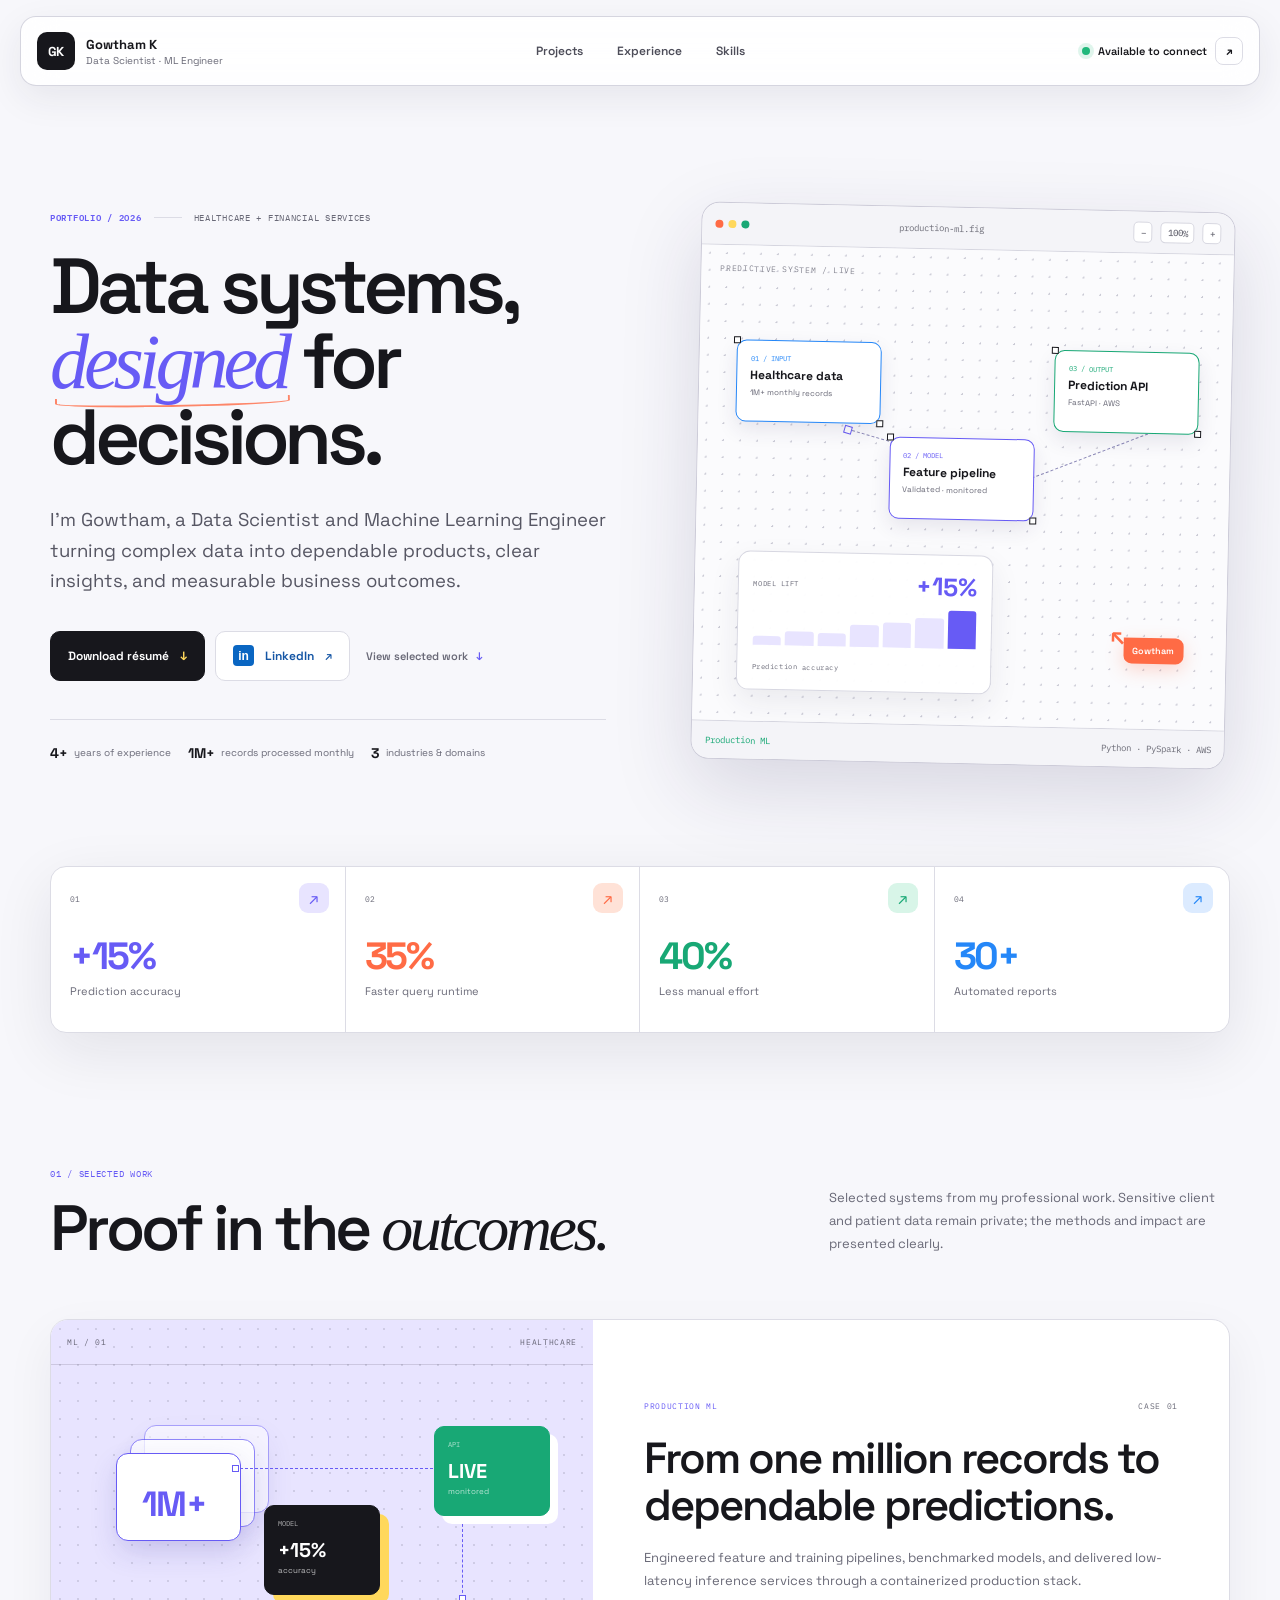
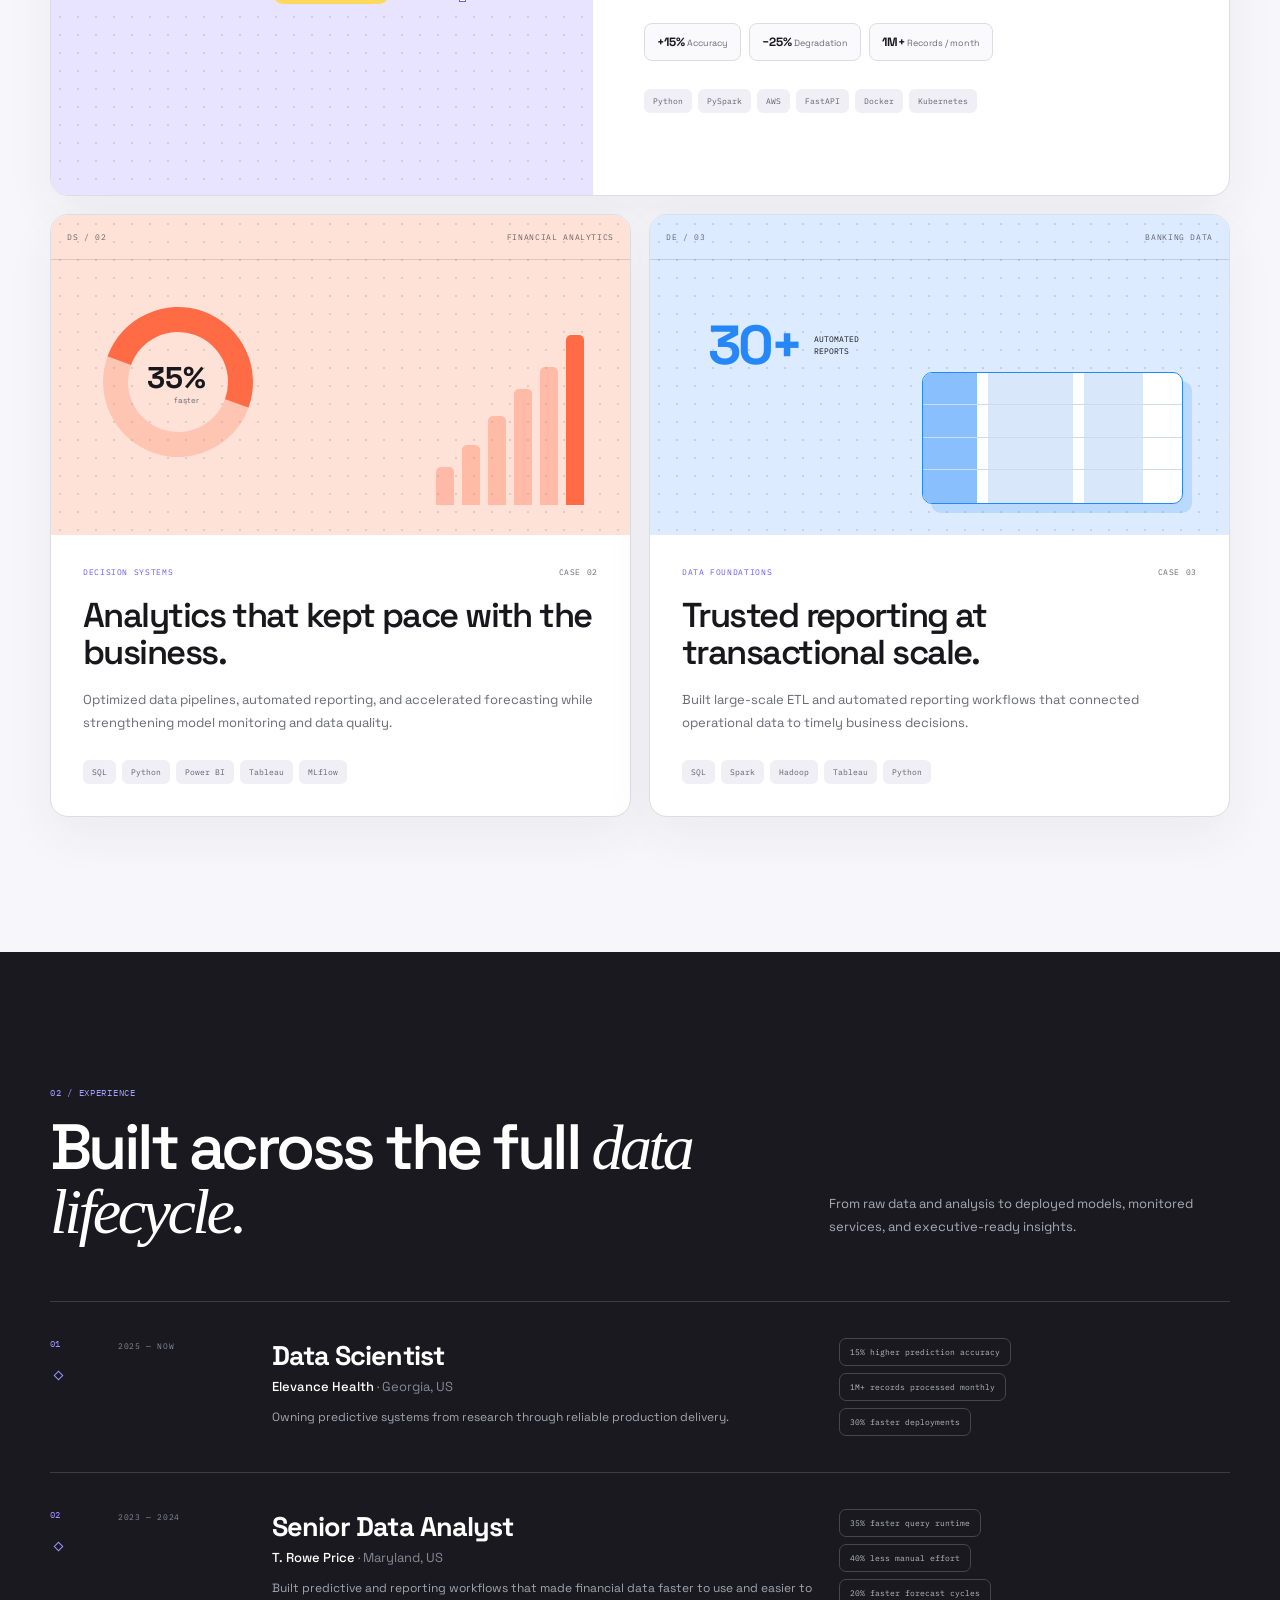
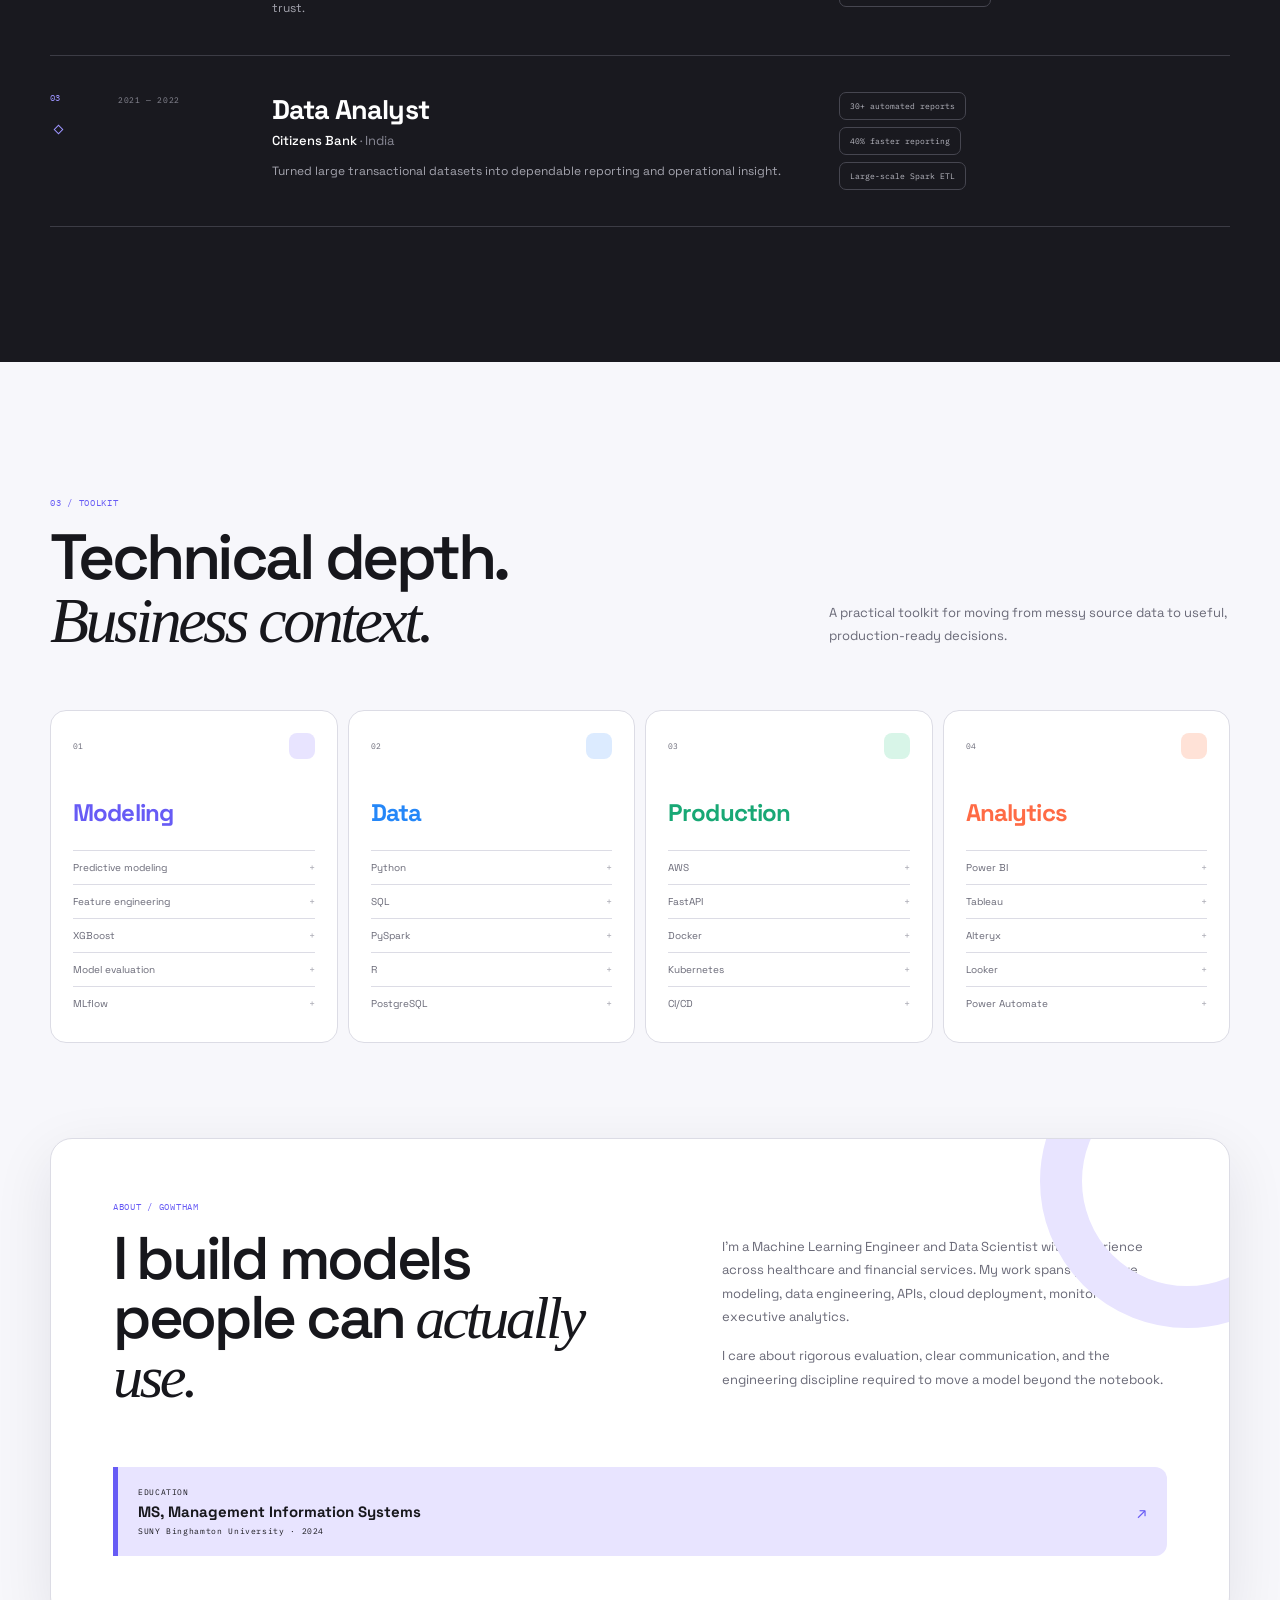
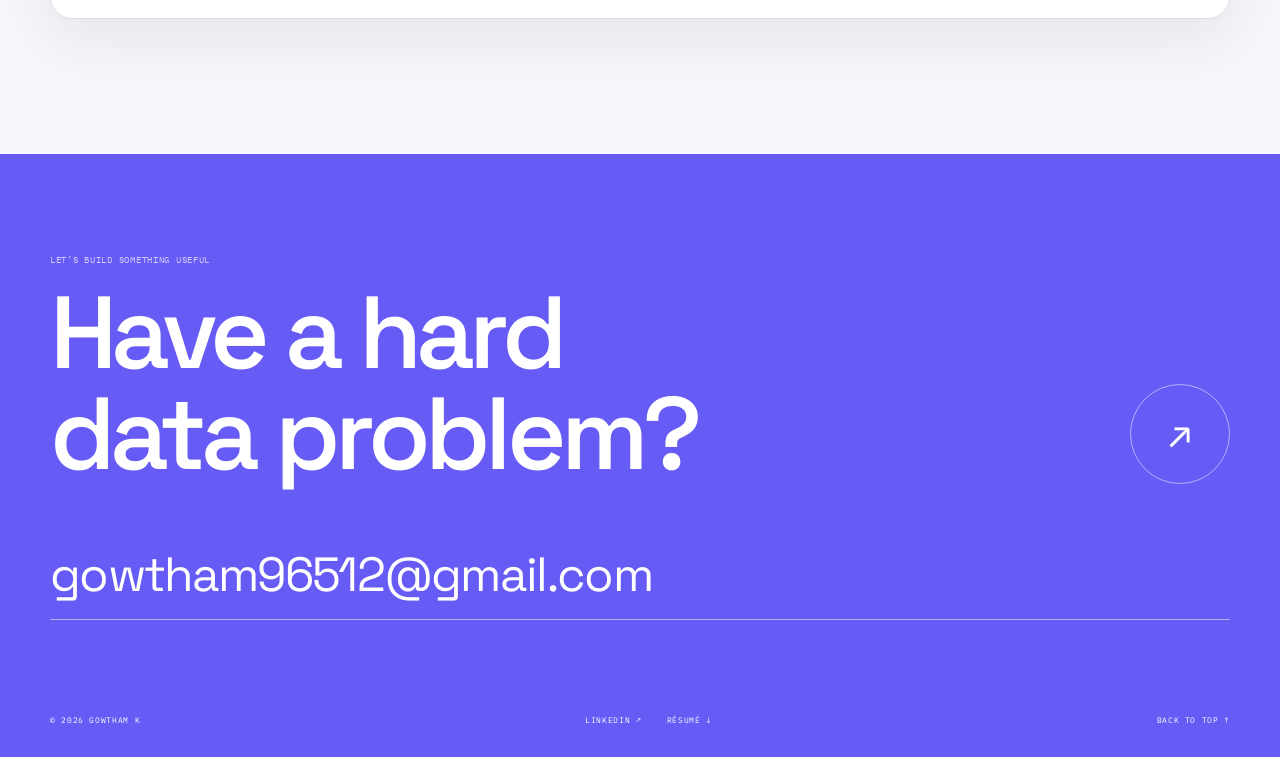
==== index.html @ 62c0f165 "Redesign portfolio with Figma-inspired interface" ====
<!doctype html>
<html lang="en">
<head>
  <meta charset="utf-8">
  <meta name="viewport" content="width=device-width, initial-scale=1">
  <meta name="description" content="Portfolio of Gowtham K, a Data Scientist and Machine Learning Engineer building production-ready predictive systems.">
  <meta name="theme-color" content="#675bf5">
  <meta property="og:title" content="Gowtham K | Data Scientist & Machine Learning Engineer">
  <meta property="og:description" content="Production ML, predictive systems, and analytics across healthcare and financial services.">
  <meta property="og:type" content="website">
  <meta property="og:url" content="https://gowthamkondabolu.github.io/">
  <title>Gowtham K | Data Scientist & Machine Learning Engineer</title>
  <link rel="icon" href="favicon.svg" type="image/svg+xml">
  <link rel="stylesheet" href="styles.css">
</head>
<body>
<main id="top">
  <header class="topbar">
    <a class="identity" href="#top" aria-label="Gowtham K home"><span class="identity-mark">GK</span><span><b>Gowtham K</b><small>Data Scientist · ML Engineer</small></span></a>
    <nav aria-label="Primary navigation"><a href="#work">Projects</a><a href="#experience">Experience</a><a href="#skills">Skills</a></nav>
    <a class="contact-link" href="mailto:gowtham96512@gmail.com"><span class="status-dot"></span>Available to connect <b>↗</b></a>
  </header>

  <section class="hero wrap">
    <div class="hero-copy">
      <p class="overline"><span>PORTFOLIO / 2026</span><i></i>Healthcare + Financial Services</p>
      <h1>Data systems,<br><em>designed</em> for decisions.</h1>
      <p class="hero-lede">I’m Gowtham, a Data Scientist and Machine Learning Engineer turning complex data into dependable products, clear insights, and measurable business outcomes.</p>
      <div class="hero-actions">
        <a class="button primary" href="Gowtham_K_Resume.pdf" download>Download résumé <span>↓</span></a>
        <a class="button linkedin" href="https://www.linkedin.com/in/gowtham512/" target="_blank" rel="noreferrer"><span class="in-badge">in</span> LinkedIn <b>↗</b></a>
        <a class="text-link" href="#work">View selected work <span>↓</span></a>
      </div>
      <div class="quick-proof" aria-label="Career highlights"><span><b>4+</b> years of experience</span><span><b>1M+</b> records processed monthly</span><span><b>3</b> industries &amp; domains</span></div>
    </div>

    <div class="canvas-card" aria-label="Machine learning system overview">
      <div class="canvas-toolbar"><div class="window-dots"><i></i><i></i><i></i></div><span>production-ml.fig</span><div class="toolbar-tools"><b>−</b><b>100%</b><b>+</b></div></div>
      <div class="canvas-body">
        <div class="canvas-label">PREDICTIVE SYSTEM / LIVE</div>
        <div class="flow-node data-node"><small>01 / INPUT</small><strong>Healthcare data</strong><span>1M+ monthly records</span><i class="handle one"></i><i class="handle two"></i></div>
        <div class="flow-line line-one"><i></i></div>
        <div class="flow-node model-node"><small>02 / MODEL</small><strong>Feature pipeline</strong><span>Validated · monitored</span><i class="handle one"></i><i class="handle two"></i></div>
        <div class="flow-line line-two"><i></i></div>
        <div class="flow-node api-node"><small>03 / OUTPUT</small><strong>Prediction API</strong><span>FastAPI · AWS</span><i class="handle one"></i><i class="handle two"></i></div>
        <div class="performance-card"><div><span>MODEL LIFT</span><b>+15%</b></div><div class="spark" aria-hidden="true"><i></i><i></i><i></i><i></i><i></i><i></i><i></i></div><small>Prediction accuracy</small></div>
        <div class="cursor-tag"><span>↖</span> Gowtham</div>
      </div>
      <div class="canvas-footer"><span><i></i> Production ML</span><span>Python · PySpark · AWS</span></div>
    </div>
  </section>

  <section class="impact-strip wrap" aria-label="Impact metrics">
    <article class="impact-card violet"><span>01</span><b>+15%</b><p>Prediction accuracy</p><i>↗</i></article>
    <article class="impact-card orange"><span>02</span><b>35%</b><p>Faster query runtime</p><i>↗</i></article>
    <article class="impact-card green"><span>03</span><b>40%</b><p>Less manual effort</p><i>↗</i></article>
    <article class="impact-card blue"><span>04</span><b>30+</b><p>Automated reports</p><i>↗</i></article>
  </section>

  <section class="section wrap" id="work">
    <div class="section-heading"><div><p class="kicker">01 / SELECTED WORK</p><h2>Proof in the <em>outcomes.</em></h2></div><p>Selected systems from my professional work. Sensitive client and patient data remain private; the methods and impact are presented clearly.</p></div>
    <div class="project-grid">
      <article class="project-card project-featured">
        <div class="project-visual healthcare-visual" aria-hidden="true">
          <div class="visual-bar"><span>ML / 01</span><span>HEALTHCARE</span></div>
          <div class="data-stack"><i></i><i></i><i></i><span>1M+</span></div>
          <div class="model-chip"><small>MODEL</small><b>+15%</b><span>accuracy</span></div>
          <div class="connector"><i></i><i></i><i></i></div>
          <div class="api-chip"><small>API</small><b>LIVE</b><span>monitored</span></div>
        </div>
        <div class="project-copy">
          <div class="project-meta"><span>PRODUCTION ML</span><span>CASE 01</span></div>
          <h3>From one million records to dependable predictions.</h3>
          <p>Engineered feature and training pipelines, benchmarked models, and delivered low-latency inference services through a containerized production stack.</p>
          <div class="result-row"><span><b>+15%</b> Accuracy</span><span><b>−25%</b> Degradation</span><span><b>1M+</b> Records / month</span></div>
          <div class="tech-row"><span>Python</span><span>PySpark</span><span>AWS</span><span>FastAPI</span><span>Docker</span><span>Kubernetes</span></div>
        </div>
      </article>

      <article class="project-card">
        <div class="project-visual finance-visual" aria-hidden="true"><div class="visual-bar"><span>DS / 02</span><span>FINANCIAL ANALYTICS</span></div><div class="donut"><b>35%</b><span>faster</span></div><div class="bar-field"><i></i><i></i><i></i><i></i><i></i><i></i></div></div>
        <div class="project-copy compact-copy"><div class="project-meta"><span>DECISION SYSTEMS</span><span>CASE 02</span></div><h3>Analytics that kept pace with the business.</h3><p>Optimized data pipelines, automated reporting, and accelerated forecasting while strengthening model monitoring and data quality.</p><div class="tech-row"><span>SQL</span><span>Python</span><span>Power BI</span><span>Tableau</span><span>MLflow</span></div></div>
      </article>

      <article class="project-card">
        <div class="project-visual banking-visual" aria-hidden="true"><div class="visual-bar"><span>DE / 03</span><span>BANKING DATA</span></div><div class="report-count"><b>30+</b><span>AUTOMATED<br>REPORTS</span></div><div class="report-table"><i></i><i></i><i></i><i></i></div></div>
        <div class="project-copy compact-copy"><div class="project-meta"><span>DATA FOUNDATIONS</span><span>CASE 03</span></div><h3>Trusted reporting at transactional scale.</h3><p>Built large-scale ETL and automated reporting workflows that connected operational data to timely business decisions.</p><div class="tech-row"><span>SQL</span><span>Spark</span><span>Hadoop</span><span>Tableau</span><span>Python</span></div></div>
      </article>
    </div>
  </section>

  <section class="experience-section" id="experience">
    <div class="wrap">
      <div class="section-heading light"><div><p class="kicker">02 / EXPERIENCE</p><h2>Built across the full <em>data lifecycle.</em></h2></div><p>From raw data and analysis to deployed models, monitored services, and executive-ready insights.</p></div>
      <div class="timeline">
        <article class="role"><div class="role-pin"><span>01</span><i></i></div><div class="role-date">2025 — NOW</div><div class="role-copy"><h3>Data Scientist</h3><h4>Elevance Health <span>· Georgia, US</span></h4><p>Owning predictive systems from research through reliable production delivery.</p></div><div class="role-results"><span>15% higher prediction accuracy</span><span>1M+ records processed monthly</span><span>30% faster deployments</span></div></article>
        <article class="role"><div class="role-pin"><span>02</span><i></i></div><div class="role-date">2023 — 2024</div><div class="role-copy"><h3>Senior Data Analyst</h3><h4>T. Rowe Price <span>· Maryland, US</span></h4><p>Built predictive and reporting workflows that made financial data faster to use and easier to trust.</p></div><div class="role-results"><span>35% faster query runtime</span><span>40% less manual effort</span><span>20% faster forecast cycles</span></div></article>
        <article class="role"><div class="role-pin"><span>03</span><i></i></div><div class="role-date">2021 — 2022</div><div class="role-copy"><h3>Data Analyst</h3><h4>Citizens Bank <span>· India</span></h4><p>Turned large transactional datasets into dependable reporting and operational insight.</p></div><div class="role-results"><span>30+ automated reports</span><span>40% faster reporting</span><span>Large-scale Spark ETL</span></div></article>
      </div>
    </div>
  </section>

  <section class="section wrap" id="skills">
    <div class="section-heading"><div><p class="kicker">03 / TOOLKIT</p><h2>Technical depth.<br><em>Business context.</em></h2></div><p>A practical toolkit for moving from messy source data to useful, production-ready decisions.</p></div>
    <div class="skill-grid">
      <article class="skill-card violet"><div><span>01</span><i></i></div><h3>Modeling</h3><ul><li>Predictive modeling<span>+</span></li><li>Feature engineering<span>+</span></li><li>XGBoost<span>+</span></li><li>Model evaluation<span>+</span></li><li>MLflow<span>+</span></li></ul></article>
      <article class="skill-card blue"><div><span>02</span><i></i></div><h3>Data</h3><ul><li>Python<span>+</span></li><li>SQL<span>+</span></li><li>PySpark<span>+</span></li><li>R<span>+</span></li><li>PostgreSQL<span>+</span></li></ul></article>
      <article class="skill-card green"><div><span>03</span><i></i></div><h3>Production</h3><ul><li>AWS<span>+</span></li><li>FastAPI<span>+</span></li><li>Docker<span>+</span></li><li>Kubernetes<span>+</span></li><li>CI/CD<span>+</span></li></ul></article>
      <article class="skill-card orange"><div><span>04</span><i></i></div><h3>Analytics</h3><ul><li>Power BI<span>+</span></li><li>Tableau<span>+</span></li><li>Alteryx<span>+</span></li><li>Looker<span>+</span></li><li>Power Automate<span>+</span></li></ul></article>
    </div>

    <div class="about-card">
      <div class="about-title"><p class="kicker">ABOUT / GOWTHAM</p><h2>I build models people can <em>actually use.</em></h2></div>
      <div class="about-copy"><p>I’m a Machine Learning Engineer and Data Scientist with experience across healthcare and financial services. My work spans predictive modeling, data engineering, APIs, cloud deployment, monitoring, and executive analytics.</p><p>I care about rigorous evaluation, clear communication, and the engineering discipline required to move a model beyond the notebook.</p></div>
      <div class="education-card"><span>EDUCATION</span><b>MS, Management Information Systems</b><small>SUNY Binghamton University · 2024</small><i>↗</i></div>
    </div>
  </section>

  <footer>
    <div class="wrap footer-inner">
      <p class="kicker">LET’S BUILD SOMETHING USEFUL</p>
      <div class="footer-title"><h2>Have a hard<br>data problem?</h2><a class="footer-arrow" href="mailto:gowtham96512@gmail.com" aria-label="Email Gowtham">↗</a></div>
      <a class="email" href="mailto:gowtham96512@gmail.com">gowtham96512@gmail.com</a>
      <div class="footer-row"><span>© 2026 GOWTHAM K</span><div><a href="https://www.linkedin.com/in/gowtham512/" target="_blank" rel="noreferrer">LINKEDIN ↗</a><a href="Gowtham_K_Resume.pdf" download>RÉSUMÉ ↓</a></div><a href="#top">BACK TO TOP ↑</a></div>
    </div>
  </footer>
</main>
</body>
</html>
---- styles.css ----
@import url('https://fonts.googleapis.com/css2?family=IBM+Plex+Mono:wght@400;500&family=Space+Grotesk:wght@400;500;600;700&display=swap');

:root {
  --ink: #17171c;
  --muted: #696977;
  --paper: #f7f7fb;
  --surface: #ffffff;
  --line: #dcdce5;
  --violet: #675bf5;
  --violet-soft: #e8e4ff;
  --orange: #ff6b45;
  --orange-soft: #ffe2d7;
  --green: #18a875;
  --green-soft: #d8f5e8;
  --blue: #2587f8;
  --blue-soft: #dcebff;
  --yellow: #ffd85c;
  --shadow: 0 18px 60px rgba(26, 24, 48, .09);
  --font-sans: 'Space Grotesk', sans-serif;
  --font-mono: 'IBM Plex Mono', monospace;
}

* { box-sizing: border-box; }
html { scroll-behavior: smooth; }
body { margin: 0; background: var(--paper); color: var(--ink); font-family: var(--font-sans), sans-serif; -webkit-font-smoothing: antialiased; }
a { color: inherit; text-decoration: none; }
button, a { -webkit-tap-highlight-color: transparent; }
a:focus-visible { outline: 3px solid var(--yellow); outline-offset: 4px; }
.wrap { width: min(1180px, calc(100% - 48px)); margin-inline: auto; }

.topbar {
  width: min(1240px, calc(100% - 32px));
  height: 70px;
  margin: 16px auto 0;
  padding: 0 16px;
  display: flex;
  align-items: center;
  justify-content: space-between;
  gap: 24px;
  position: sticky;
  top: 12px;
  z-index: 20;
  background: rgba(255, 255, 255, .88);
  border: 1px solid rgba(206, 206, 218, .85);
  border-radius: 16px;
  box-shadow: 0 12px 36px rgba(38, 36, 63, .08);
  backdrop-filter: blur(18px);
}
.identity { display: flex; align-items: center; gap: 11px; min-width: 218px; }
.identity-mark { width: 38px; height: 38px; display: grid; place-items: center; flex: 0 0 auto; border-radius: 10px; background: var(--ink); color: white; font-size: 13px; font-weight: 700; letter-spacing: -.03em; }
.identity > span:last-child { display: flex; flex-direction: column; gap: 1px; }
.identity b { font-size: 13px; }
.identity small { color: var(--muted); font-size: 10px; }
.topbar nav { display: flex; align-items: center; gap: 8px; }
.topbar nav a { padding: 10px 13px; border-radius: 9px; color: #4d4d59; font-size: 12px; font-weight: 600; transition: background .2s, color .2s; }
.topbar nav a:hover { background: #f0eff7; color: var(--ink); }
.contact-link { min-width: 218px; display: flex; align-items: center; justify-content: flex-end; gap: 8px; font-size: 11px; font-weight: 600; }
.contact-link b { width: 28px; height: 28px; display: grid; place-items: center; border: 1px solid var(--line); border-radius: 8px; }
.status-dot { width: 8px; height: 8px; border-radius: 50%; background: #20b87b; box-shadow: 0 0 0 4px rgba(32, 184, 123, .14); }

.hero { min-height: 780px; padding: 105px 0 86px; display: grid; grid-template-columns: 1.02fr .98fr; gap: clamp(48px, 7vw, 100px); align-items: center; }
.hero-copy { min-width: 0; }
.overline, .kicker, .project-meta, .visual-bar, .canvas-label, .role-date, .education-card span, .education-card small, .footer-row { font-family: var(--font-mono), monospace; letter-spacing: .08em; }
.overline { display: flex; align-items: center; gap: 12px; margin: 0 0 24px; color: var(--muted); font-size: 9px; text-transform: uppercase; }
.overline span { color: var(--violet); font-weight: 600; }
.overline i { width: 28px; height: 1px; background: var(--line); }
h1 { margin: 0; font-size: clamp(56px, 6.1vw, 88px); line-height: .96; letter-spacing: -.065em; font-weight: 570; }
h1 em, .section-heading h2 em, .about-card h2 em { font-family: Georgia, serif; font-weight: 400; }
h1 em { position: relative; color: var(--violet); }
h1 em:after { content: ""; position: absolute; left: 2%; right: -1%; bottom: -2px; height: 8px; border: 2px solid var(--orange); border-top: 0; border-radius: 0 0 50% 50%; transform: rotate(-1deg); opacity: .8; }
.hero-lede { max-width: 630px; margin: 30px 0 34px; color: #565663; font-size: clamp(17px, 1.45vw, 20px); line-height: 1.65; }
.hero-actions { display: flex; align-items: center; flex-wrap: wrap; gap: 10px; }
.button { min-height: 50px; padding: 0 17px; display: inline-flex; align-items: center; justify-content: center; gap: 11px; border: 1px solid var(--line); border-radius: 10px; background: white; font-size: 12px; font-weight: 650; transition: transform .2s, box-shadow .2s, border-color .2s; }
.button:hover { transform: translateY(-2px); box-shadow: 0 10px 22px rgba(30, 28, 55, .09); border-color: #c3c3d0; }
.button.primary { border-color: var(--ink); background: var(--ink); color: white; }
.button.primary span { color: var(--yellow); }
.button.linkedin { color: #1556a5; }
.button.linkedin b { font-weight: 500; }
.in-badge { width: 21px; height: 21px; display: grid; place-items: center; border-radius: 4px; background: #0a66c2; color: white; font-family: Arial, sans-serif; font-size: 12px; font-weight: 700; }
.text-link { padding: 12px 6px; color: var(--muted); font-size: 11px; font-weight: 600; }
.text-link span { margin-left: 5px; color: var(--violet); }
.quick-proof { display: flex; flex-wrap: wrap; gap: 17px; margin-top: 38px; padding-top: 24px; border-top: 1px solid var(--line); }
.quick-proof span { display: flex; align-items: center; gap: 6px; color: var(--muted); font-size: 10px; }
.quick-proof b { color: var(--ink); font-size: 14px; }

.canvas-card { min-width: 0; border: 1px solid #cccbd8; border-radius: 18px; background: white; box-shadow: 0 28px 80px rgba(38, 33, 80, .15); transform: rotate(1.2deg); transition: transform .35s; overflow: hidden; }
.canvas-card:hover { transform: rotate(0); }
.canvas-toolbar, .canvas-footer { height: 42px; padding: 0 13px; display: flex; align-items: center; justify-content: space-between; background: #f4f4f8; color: #6d6d78; font: 9px var(--font-mono), monospace; }
.canvas-toolbar { border-bottom: 1px solid #d5d5df; }
.window-dots { display: flex; gap: 5px; }
.window-dots i { width: 8px; height: 8px; border-radius: 50%; background: #d7d7de; }
.window-dots i:first-child { background: var(--orange); }
.window-dots i:nth-child(2) { background: var(--yellow); }
.window-dots i:last-child { background: var(--green); }
.toolbar-tools { display: flex; align-items: center; gap: 8px; }
.toolbar-tools b { padding: 4px 6px; border: 1px solid #d8d8e1; border-radius: 5px; background: white; font-weight: 500; }
.canvas-body { height: 475px; position: relative; overflow: hidden; background-color: #fbfbfd; background-image: radial-gradient(#c9c9d4 1px, transparent 1px); background-size: 17px 17px; }
.canvas-label { position: absolute; top: 18px; left: 19px; color: #858591; font-size: 8px; }
.flow-node { width: 145px; min-height: 82px; padding: 13px; position: absolute; z-index: 2; display: flex; flex-direction: column; gap: 4px; border: 1.5px solid var(--violet); border-radius: 10px; background: white; box-shadow: 0 8px 20px rgba(48, 44, 91, .1); }
.flow-node small { color: var(--violet); font: 7px var(--font-mono), monospace; }
.flow-node strong { font-size: 12px; }
.flow-node > span { color: var(--muted); font-size: 8px; }
.data-node { top: 94px; left: 7%; border-color: var(--blue); }
.data-node small { color: var(--blue); }
.model-node { top: 188px; left: 36%; }
.api-node { top: 98px; right: 6%; border-color: var(--green); }
.api-node small { color: var(--green); }
.handle { width: 7px; height: 7px; position: absolute; border: 1px solid currentColor; background: white; }
.handle.one { top: -4px; left: -4px; }
.handle.two { right: -4px; bottom: -4px; }
.flow-line { height: 1px; position: absolute; z-index: 1; border-top: 1.5px dashed #8b88b7; transform-origin: left center; }
.flow-line:before, .flow-line:after { content: ""; width: 6px; height: 6px; position: absolute; top: -4px; border: 1px solid var(--violet); background: white; }
.flow-line:before { left: -3px; }
.flow-line:after { right: -3px; }
.line-one { width: 32%; top: 181px; left: 28%; transform: rotate(15deg); }
.line-two { width: 31%; top: 230px; left: 61%; transform: rotate(-22deg); }
.performance-card { width: 48%; min-height: 118px; padding: 15px; position: absolute; left: 8%; bottom: 31px; border: 1px solid #d7d7e1; border-radius: 12px; background: rgba(255, 255, 255, .96); box-shadow: 0 12px 30px rgba(41, 38, 69, .08); }
.performance-card > div:first-child { display: flex; align-items: center; justify-content: space-between; }
.performance-card span, .performance-card small { color: var(--muted); font: 7px var(--font-mono), monospace; letter-spacing: .08em; }
.performance-card b { color: var(--violet); font-size: 25px; }
.spark { height: 38px; margin: 8px 0; display: flex; align-items: flex-end; gap: 4px; }
.spark i { width: 100%; border-radius: 3px 3px 0 0; background: var(--violet-soft); }
.spark i:nth-child(1) { height: 25%; }.spark i:nth-child(2) { height: 38%; }.spark i:nth-child(3) { height: 34%; }.spark i:nth-child(4) { height: 58%; }.spark i:nth-child(5) { height: 65%; }.spark i:nth-child(6) { height: 79%; }.spark i:nth-child(7) { height: 100%; background: var(--violet); }
.cursor-tag { position: absolute; right: 8%; bottom: 65px; padding: 7px 9px; border-radius: 0 8px 8px 8px; background: var(--orange); color: white; font-size: 9px; font-weight: 600; box-shadow: 0 6px 18px rgba(255, 107, 69, .25); }
.cursor-tag span { position: absolute; left: -13px; top: -17px; color: var(--orange); font-size: 24px; }
.canvas-footer { height: 38px; border-top: 1px solid #d5d5df; }
.canvas-footer span:first-child { color: var(--green); }

.impact-strip { display: grid; grid-template-columns: repeat(4, 1fr); border: 1px solid var(--line); border-radius: 16px; background: white; box-shadow: var(--shadow); overflow: hidden; }
.impact-card { min-height: 165px; padding: 19px; position: relative; border-right: 1px solid var(--line); }
.impact-card:last-child { border: 0; }
.impact-card > span { color: var(--muted); font: 8px var(--font-mono), monospace; }
.impact-card b { display: block; margin: 25px 0 4px; font-size: 38px; letter-spacing: -.055em; }
.impact-card p { margin: 0; color: var(--muted); font-size: 11px; }
.impact-card > i { width: 30px; height: 30px; position: absolute; top: 16px; right: 16px; display: grid; place-items: center; border-radius: 9px; font-style: normal; }
.impact-card.violet b { color: var(--violet); }.impact-card.violet > i { background: var(--violet-soft); color: var(--violet); }
.impact-card.orange b { color: var(--orange); }.impact-card.orange > i { background: var(--orange-soft); color: var(--orange); }
.impact-card.green b { color: var(--green); }.impact-card.green > i { background: var(--green-soft); color: var(--green); }
.impact-card.blue b { color: var(--blue); }.impact-card.blue > i { background: var(--blue-soft); color: var(--blue); }

.section { padding: 135px 0; }
.section-heading { margin-bottom: 58px; display: grid; grid-template-columns: 1.15fr .65fr; gap: 70px; align-items: end; }
.kicker { margin: 0 0 18px; color: var(--violet); font-size: 9px; }
.section-heading h2, .about-card h2, .footer-title h2 { margin: 0; font-size: clamp(45px, 5vw, 69px); line-height: .98; letter-spacing: -.055em; font-weight: 560; }
.section-heading > p { margin: 0 0 5px; color: var(--muted); font-size: 13px; line-height: 1.8; }
.project-grid { display: grid; grid-template-columns: 1fr 1fr; gap: 18px; }
.project-card { min-width: 0; border: 1px solid var(--line); border-radius: 18px; background: white; box-shadow: 0 18px 50px rgba(29, 27, 52, .06); overflow: hidden; transition: transform .25s, box-shadow .25s; }
.project-card:hover { transform: translateY(-5px); box-shadow: 0 24px 65px rgba(29, 27, 52, .12); }
.project-featured { grid-column: 1 / -1; display: grid; grid-template-columns: .92fr 1.08fr; }
.project-visual { min-height: 320px; position: relative; overflow: hidden; background-image: radial-gradient(rgba(53, 52, 71, .14) 1px, transparent 1px); background-size: 18px 18px; }
.project-featured .project-visual { min-height: 475px; }
.visual-bar { height: 45px; padding: 0 16px; display: flex; align-items: center; justify-content: space-between; border-bottom: 1px solid rgba(55, 53, 73, .16); color: rgba(31, 31, 42, .65); font-size: 8px; }
.healthcare-visual { background-color: var(--violet-soft); }
.data-stack { width: 160px; height: 170px; position: absolute; left: 12%; top: 105px; }
.data-stack i { width: 125px; height: 88px; position: absolute; border: 1px solid var(--violet); border-radius: 12px; background: white; box-shadow: 0 12px 28px rgba(58, 48, 153, .14); }
.data-stack i:nth-child(1) { left: 28px; top: 0; opacity: .5; }.data-stack i:nth-child(2) { left: 14px; top: 14px; opacity: .72; }.data-stack i:nth-child(3) { left: 0; top: 28px; }
.data-stack span { position: absolute; left: 26px; top: 57px; z-index: 2; color: var(--violet); font-size: 35px; font-weight: 700; letter-spacing: -.05em; }
.model-chip, .api-chip { width: 116px; min-height: 90px; padding: 13px; position: absolute; display: flex; flex-direction: column; gap: 2px; border: 1px solid var(--ink); border-radius: 10px; background: var(--ink); color: white; box-shadow: 9px 9px 0 var(--yellow); }
.model-chip { left: 50%; top: 185px; transform: translateX(-50%); }
.api-chip { right: 8%; top: 106px; border-color: var(--green); background: var(--green); box-shadow: 8px 8px 0 white; }
.model-chip small, .api-chip small { font: 7px var(--font-mono), monospace; opacity: .65; }.model-chip b, .api-chip b { margin-top: 7px; font-size: 20px; }.model-chip span, .api-chip span { font-size: 8px; opacity: .7; }
.connector { position: absolute; left: 34%; right: 24%; top: 148px; height: 130px; border-top: 1px dashed var(--violet); border-right: 1px dashed var(--violet); }
.connector i { width: 7px; height: 7px; position: absolute; border: 1px solid var(--violet); background: white; }.connector i:first-child { left: -3px; top: -4px; }.connector i:nth-child(2) { right: -4px; top: -4px; }.connector i:last-child { right: -4px; bottom: -4px; }
.project-copy { padding: clamp(30px, 4vw, 58px); display: flex; flex-direction: column; justify-content: center; }
.project-meta { display: flex; justify-content: space-between; color: var(--violet); font-size: 8px; }
.project-meta span:last-child { color: var(--muted); }
.project-copy h3 { max-width: 610px; margin: 24px 0 18px; font-size: clamp(30px, 3.4vw, 48px); line-height: 1.08; letter-spacing: -.045em; font-weight: 570; }
.project-copy > p { max-width: 610px; margin: 0; color: var(--muted); font-size: 13px; line-height: 1.75; }
.result-row { margin: 30px 0 28px; display: flex; flex-wrap: wrap; gap: 8px; }
.result-row span { padding: 10px 12px; border: 1px solid var(--line); border-radius: 8px; background: #fafafd; color: var(--muted); font-size: 9px; }
.result-row b { color: var(--ink); font-size: 12px; }
.tech-row { display: flex; flex-wrap: wrap; gap: 6px; }
.tech-row span { padding: 7px 9px; border-radius: 6px; background: #f0eff6; color: #626170; font: 8px var(--font-mono), monospace; }
.finance-visual { background-color: var(--orange-soft); }
.donut { width: 150px; height: 150px; position: absolute; left: 9%; top: 92px; display: flex; align-items: center; justify-content: center; flex-direction: column; border: 25px solid rgba(255, 107, 69, .24); border-right-color: var(--orange); border-top-color: var(--orange); border-radius: 50%; transform: rotate(-25deg); }
.donut b, .donut span { transform: rotate(25deg); }.donut b { font-size: 30px; }.donut span { color: var(--muted); font-size: 8px; }
.bar-field { height: 170px; position: absolute; right: 8%; bottom: 30px; display: flex; align-items: flex-end; gap: 8px; }
.bar-field i { width: 18px; border-radius: 5px 5px 0 0; background: rgba(255, 107, 69, .33); }.bar-field i:nth-child(1) { height: 22%; }.bar-field i:nth-child(2) { height: 35%; }.bar-field i:nth-child(3) { height: 52%; }.bar-field i:nth-child(4) { height: 68%; }.bar-field i:nth-child(5) { height: 81%; }.bar-field i:nth-child(6) { height: 100%; background: var(--orange); }
.banking-visual { background-color: var(--blue-soft); }
.report-count { position: absolute; top: 95px; left: 10%; display: flex; align-items: center; gap: 13px; }.report-count b { color: var(--blue); font-size: 55px; letter-spacing: -.06em; }.report-count span { font: 8px/1.5 var(--font-mono), monospace; }
.report-table { width: 45%; height: 132px; position: absolute; right: 8%; bottom: 31px; display: grid; grid-template-rows: repeat(4, 1fr); border: 1px solid var(--blue); border-radius: 10px; background: white; overflow: hidden; box-shadow: 9px 9px 0 rgba(37, 135, 248, .18); }.report-table i { border-bottom: 1px solid #cbdcf1; background: linear-gradient(90deg, #88bffc 21%, transparent 21% 25%, #d8e8fa 25% 58%, transparent 58% 62%, #d8e8fa 62% 85%, transparent 85%); }.report-table i:last-child { border: 0; }
.compact-copy { padding: 32px; }.compact-copy h3 { margin-top: 20px; font-size: clamp(27px, 2.7vw, 37px); }.compact-copy .tech-row { margin-top: 25px; }

.experience-section { padding: 135px 0; background: #19191f; color: white; }
.section-heading.light .kicker { color: #a69dff; }
.section-heading.light > p { color: #aaaab5; }
.timeline { border-top: 1px solid #3c3c45; }
.role { display: grid; grid-template-columns: 44px 130px 1fr .72fr; gap: 24px; padding: 36px 0; border-bottom: 1px solid #3c3c45; }
.role-pin { position: relative; color: #9d94ff; font: 9px var(--font-mono), monospace; }.role-pin i { width: 7px; height: 7px; position: absolute; left: 5px; top: 34px; border: 1px solid #9d94ff; background: #19191f; transform: rotate(45deg); }
.role-date { padding-top: 3px; color: #898994; font-size: 8px; }
.role-copy h3 { margin: 0 0 5px; font-size: 27px; letter-spacing: -.035em; }.role-copy h4 { margin: 0 0 13px; font-size: 13px; font-weight: 500; }.role-copy h4 span { color: #888894; font-weight: 400; }.role-copy p { max-width: 550px; margin: 0; color: #a5a5af; font-size: 12px; line-height: 1.65; }
.role-results { display: flex; align-items: flex-start; flex-direction: column; gap: 7px; }.role-results span { padding: 8px 10px; border: 1px solid #464650; border-radius: 7px; color: #b7b7c0; font: 8px var(--font-mono), monospace; }

.skill-grid { display: grid; grid-template-columns: repeat(4, 1fr); gap: 10px; }
.skill-card { padding: 22px; border: 1px solid var(--line); border-radius: 16px; background: white; }
.skill-card > div { display: flex; align-items: center; justify-content: space-between; color: var(--muted); font: 8px var(--font-mono), monospace; }.skill-card > div i { width: 26px; height: 26px; border-radius: 8px; }
.skill-card h3 { margin: 38px 0 22px; font-size: 24px; letter-spacing: -.035em; }
.skill-card ul { margin: 0; padding: 0; list-style: none; }
.skill-card li { padding: 10px 0; display: flex; justify-content: space-between; border-top: 1px solid var(--line); color: var(--muted); font-size: 10px; }.skill-card li span { color: #aaaab4; }
.skill-card.violet > div i { background: var(--violet-soft); }.skill-card.violet h3 { color: var(--violet); }
.skill-card.blue > div i { background: var(--blue-soft); }.skill-card.blue h3 { color: var(--blue); }
.skill-card.green > div i { background: var(--green-soft); }.skill-card.green h3 { color: var(--green); }
.skill-card.orange > div i { background: var(--orange-soft); }.skill-card.orange h3 { color: var(--orange); }
.about-card { margin-top: 95px; padding: 62px; display: grid; grid-template-columns: 1fr .85fr; gap: 60px 85px; position: relative; border: 1px solid var(--line); border-radius: 22px; background: white; box-shadow: var(--shadow); overflow: hidden; }
.about-card:after { content: ""; width: 210px; height: 210px; position: absolute; right: -105px; top: -105px; border: 42px solid var(--violet-soft); border-radius: 50%; }
.about-title h2 { font-size: clamp(40px, 4.7vw, 64px); }
.about-copy { align-self: end; }.about-copy p { margin: 0 0 16px; color: var(--muted); font-size: 13px; line-height: 1.8; }
.education-card { grid-column: 1 / -1; padding: 20px 60px 20px 20px; position: relative; display: flex; flex-direction: column; gap: 5px; border-left: 5px solid var(--violet); border-radius: 0 12px 12px 0; background: var(--violet-soft); }.education-card span, .education-card small { font-size: 8px; }.education-card b { font-size: 15px; }.education-card i { position: absolute; right: 20px; top: 50%; color: var(--violet); font-style: normal; transform: translateY(-50%); }

footer { padding: 100px 0 32px; background: var(--violet); color: white; }
footer .kicker { color: rgba(255, 255, 255, .7); }
.footer-title { display: flex; align-items: flex-end; justify-content: space-between; }.footer-title h2 { font-size: clamp(58px, 8vw, 108px); }.footer-arrow { width: 100px; height: 100px; display: grid; place-items: center; flex: 0 0 auto; border: 1px solid rgba(255, 255, 255, .5); border-radius: 50%; font-size: 40px; transition: background .2s, color .2s, transform .2s; }.footer-arrow:hover { background: white; color: var(--violet); transform: rotate(8deg); }
.email { display: block; margin: 60px 0 95px; padding-bottom: 14px; border-bottom: 1px solid rgba(255, 255, 255, .5); font-size: clamp(21px, 4vw, 48px); letter-spacing: -.035em; }
.footer-row { display: flex; align-items: center; justify-content: space-between; gap: 20px; font-size: 8px; }.footer-row div { display: flex; gap: 25px; }

@media (max-width: 1020px) {
  .topbar { width: calc(100% - 24px); }
  .contact-link { min-width: auto; }.contact-link > span:first-child { display: inline-block; }.contact-link { font-size: 0; }
  .hero { grid-template-columns: 1fr; padding-top: 85px; }.hero-copy { max-width: 760px; }.canvas-card { width: min(680px, 96%); margin-inline: auto; transform: none; }
  .impact-strip { grid-template-columns: repeat(2, 1fr); }.impact-card:nth-child(2) { border-right: 0; }.impact-card:nth-child(-n+2) { border-bottom: 1px solid var(--line); }
  .project-featured { grid-template-columns: 1fr; }.project-featured .project-visual { min-height: 430px; }
  .section-heading { gap: 35px; }
  .role { grid-template-columns: 36px 110px 1fr; }.role-results { grid-column: 3; flex-direction: row; flex-wrap: wrap; }
  .skill-grid { grid-template-columns: repeat(2, 1fr); }
  .about-card { padding: 48px; gap: 45px; }
}

@media (max-width: 700px) {
  .wrap { width: min(100% - 32px, 1180px); }
  .topbar { height: 62px; top: 7px; margin-top: 8px; border-radius: 13px; }.topbar nav { display: none; }.identity { min-width: 0; }.identity small { display: none; }.contact-link b { width: 32px; height: 32px; font-size: 12px; }.status-dot { display: none; }
  .hero { min-height: auto; padding: 78px 0 65px; gap: 58px; }.overline { align-items: flex-start; flex-wrap: wrap; }.overline i { display: none; }h1 { font-size: clamp(48px, 15vw, 68px); }.hero-lede { font-size: 16px; }.hero-actions { align-items: stretch; }.button { flex: 1 1 auto; }.text-link { width: 100%; }.quick-proof { gap: 12px 18px; }.quick-proof span { font-size: 9px; }
  .canvas-card { width: 100%; }.canvas-body { height: 420px; }.flow-node { width: 125px; }.data-node { left: 5%; }.model-node { left: 33%; top: 175px; }.api-node { right: 4%; }.line-one { left: 27%; }.performance-card { width: 54%; left: 5%; }.cursor-tag { right: 6%; }
  .impact-strip { grid-template-columns: 1fr 1fr; }.impact-card { min-height: 142px; padding: 16px; }.impact-card b { margin-top: 22px; font-size: 31px; }.impact-card p { font-size: 10px; }
  .section, .experience-section { padding: 90px 0; }.section-heading { grid-template-columns: 1fr; gap: 22px; margin-bottom: 40px; }.section-heading h2, .about-card h2 { font-size: 43px; }.section-heading > p { max-width: 540px; }
  .project-grid { grid-template-columns: 1fr; }.project-featured { grid-column: auto; }.project-visual, .project-featured .project-visual { min-height: 335px; }.data-stack { left: 6%; top: 90px; transform: scale(.85); transform-origin: left top; }.model-chip { top: 165px; }.api-chip { right: 5%; top: 82px; }.connector { top: 133px; }.project-copy { padding: 28px; }.project-copy h3 { font-size: 32px; }.compact-copy h3 { font-size: 29px; }.finance-visual, .banking-visual { min-height: 290px; }.donut { width: 125px; height: 125px; left: 7%; top: 88px; border-width: 21px; }.bar-field { height: 140px; }.report-count { top: 86px; }.report-count b { font-size: 45px; }.report-table { height: 110px; }
  .role { grid-template-columns: 30px 1fr; gap: 12px; }.role-date, .role-copy, .role-results { grid-column: 2; }.role-results { flex-direction: column; }.role-copy h3 { font-size: 25px; }
  .skill-grid { grid-template-columns: 1fr; }.skill-card h3 { margin-top: 25px; }
  .about-card { margin-top: 70px; padding: 35px 26px; grid-template-columns: 1fr; gap: 30px; }.education-card { grid-column: 1; }.about-card:after { width: 120px; height: 120px; right: -70px; top: -70px; border-width: 25px; }
  footer { padding-top: 80px; }.footer-title { align-items: flex-end; }.footer-title h2 { font-size: 54px; }.footer-arrow { width: 62px; height: 62px; font-size: 25px; }.email { margin: 45px 0 70px; }.footer-row { align-items: flex-start; flex-wrap: wrap; }.footer-row div { order: 3; width: 100%; }
}

@media (max-width: 430px) {
  .button { width: 100%; }.canvas-body { height: 390px; }.flow-node { width: 112px; padding: 10px; }.flow-node strong { font-size: 10px; }.model-node { left: 31%; }.performance-card { width: 58%; }.cursor-tag { bottom: 48px; }.impact-card > i { width: 25px; height: 25px; }.impact-card p { max-width: 90px; }.project-featured .project-visual { min-height: 310px; }.model-chip { left: 53%; transform: translateX(-50%) scale(.85); }.api-chip { transform: scale(.82); transform-origin: right top; }.connector { right: 18%; }.report-table { width: 39%; }.footer-title h2 { font-size: 48px; }
}

@media (prefers-reduced-motion: reduce) {
  html { scroll-behavior: auto; }
  *, *:before, *:after { animation: none !important; transition: none !important; }
}
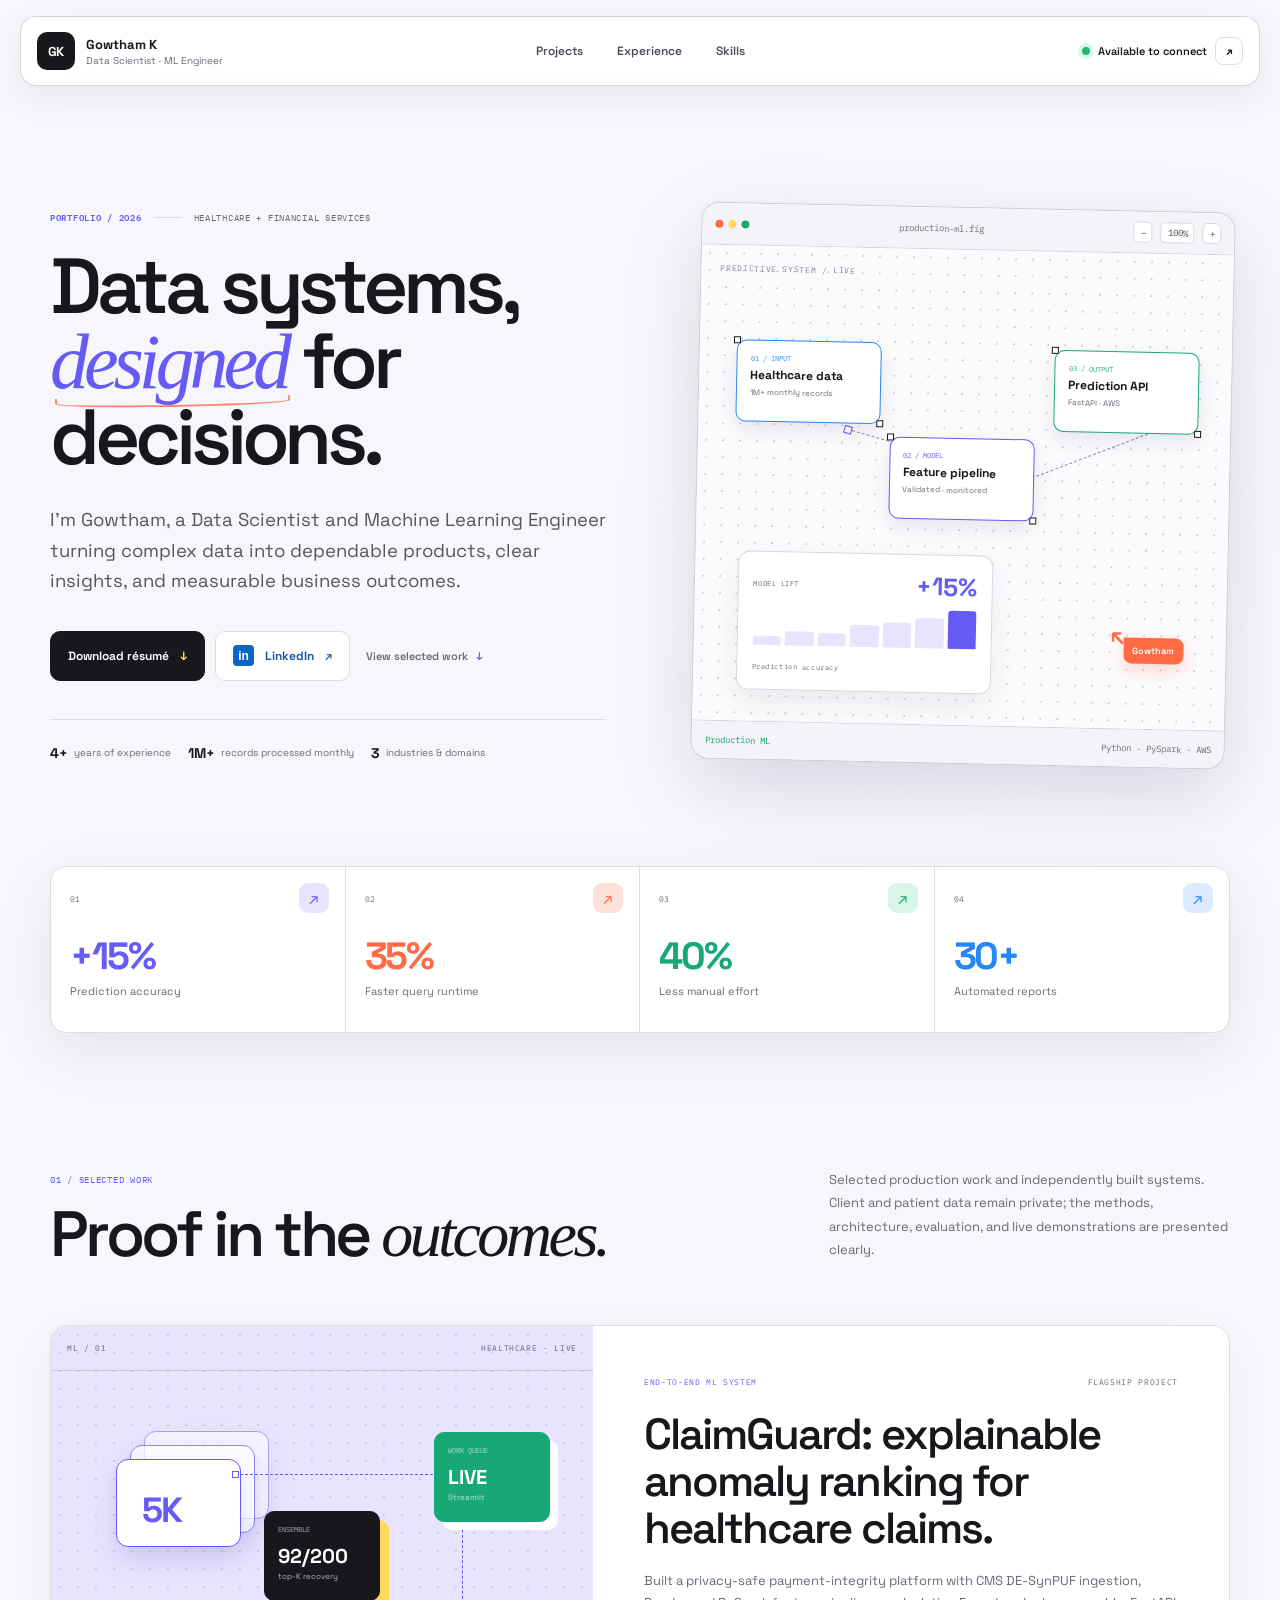
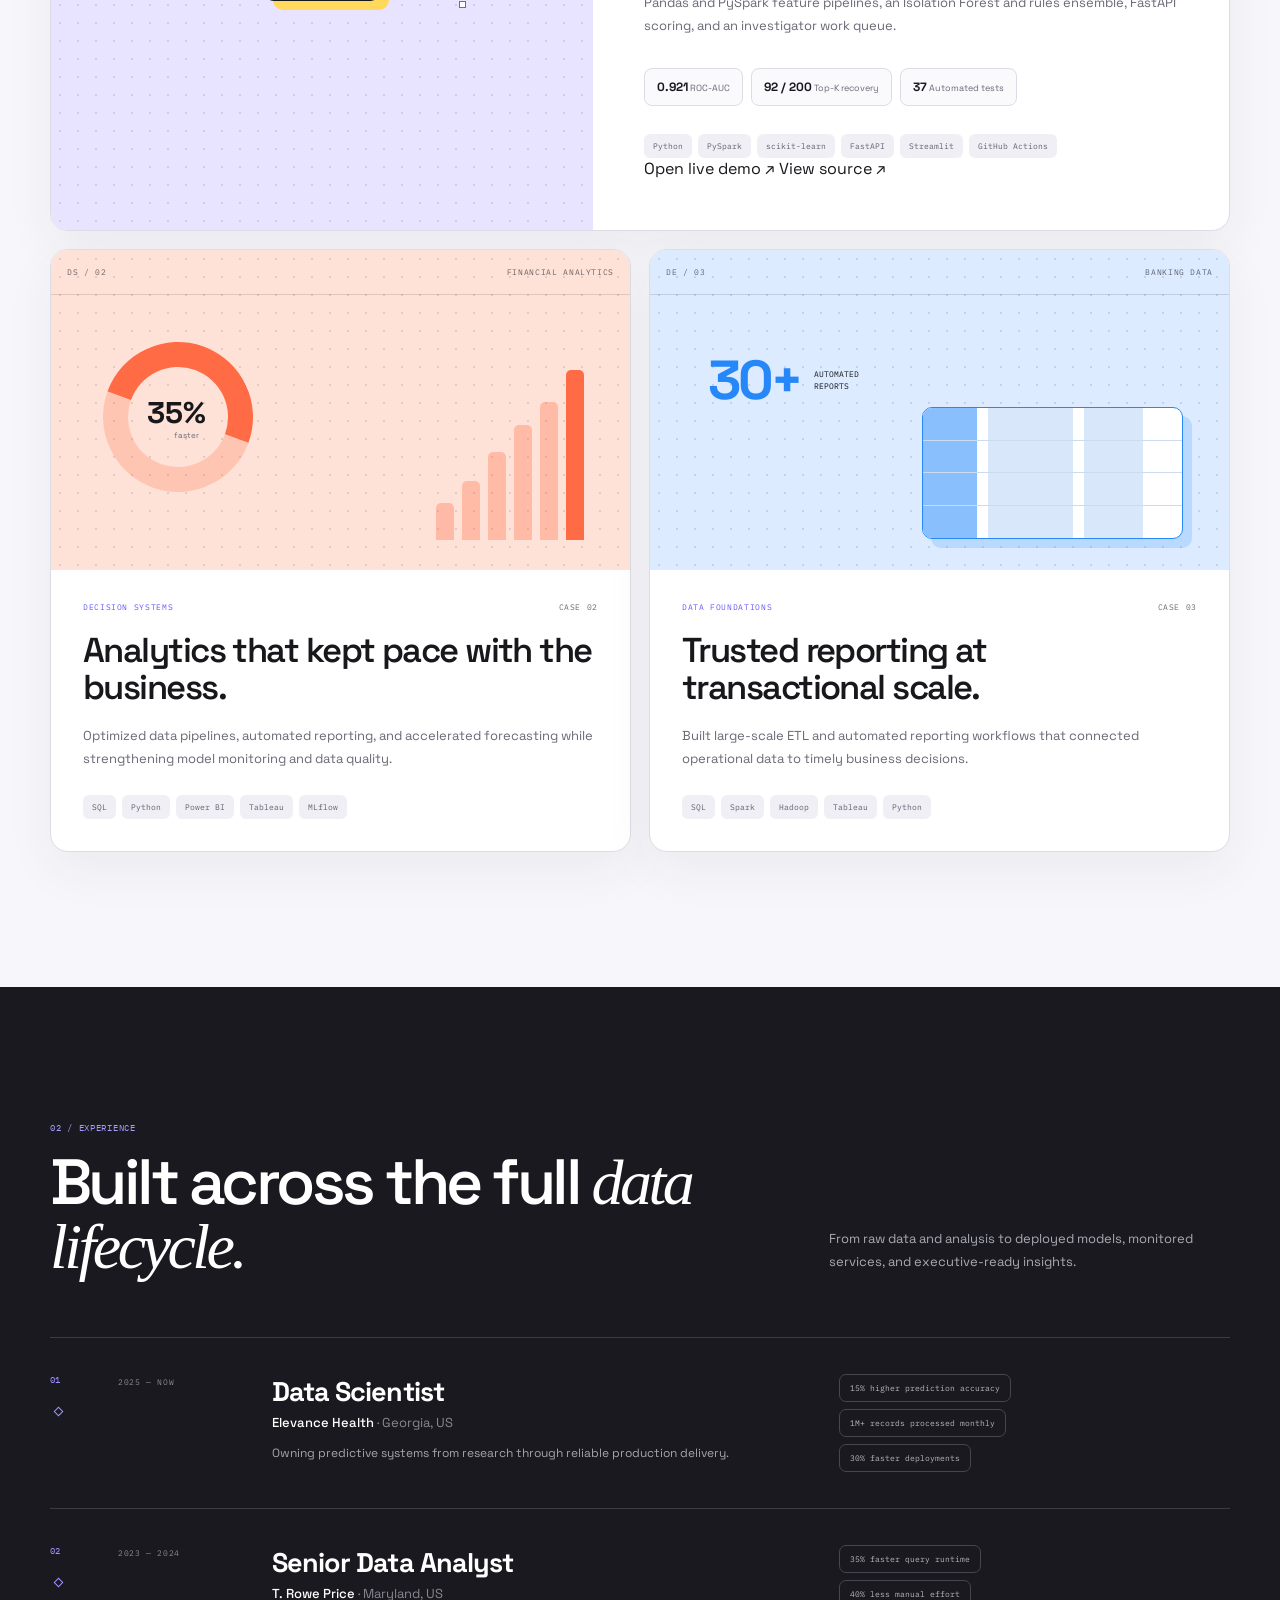
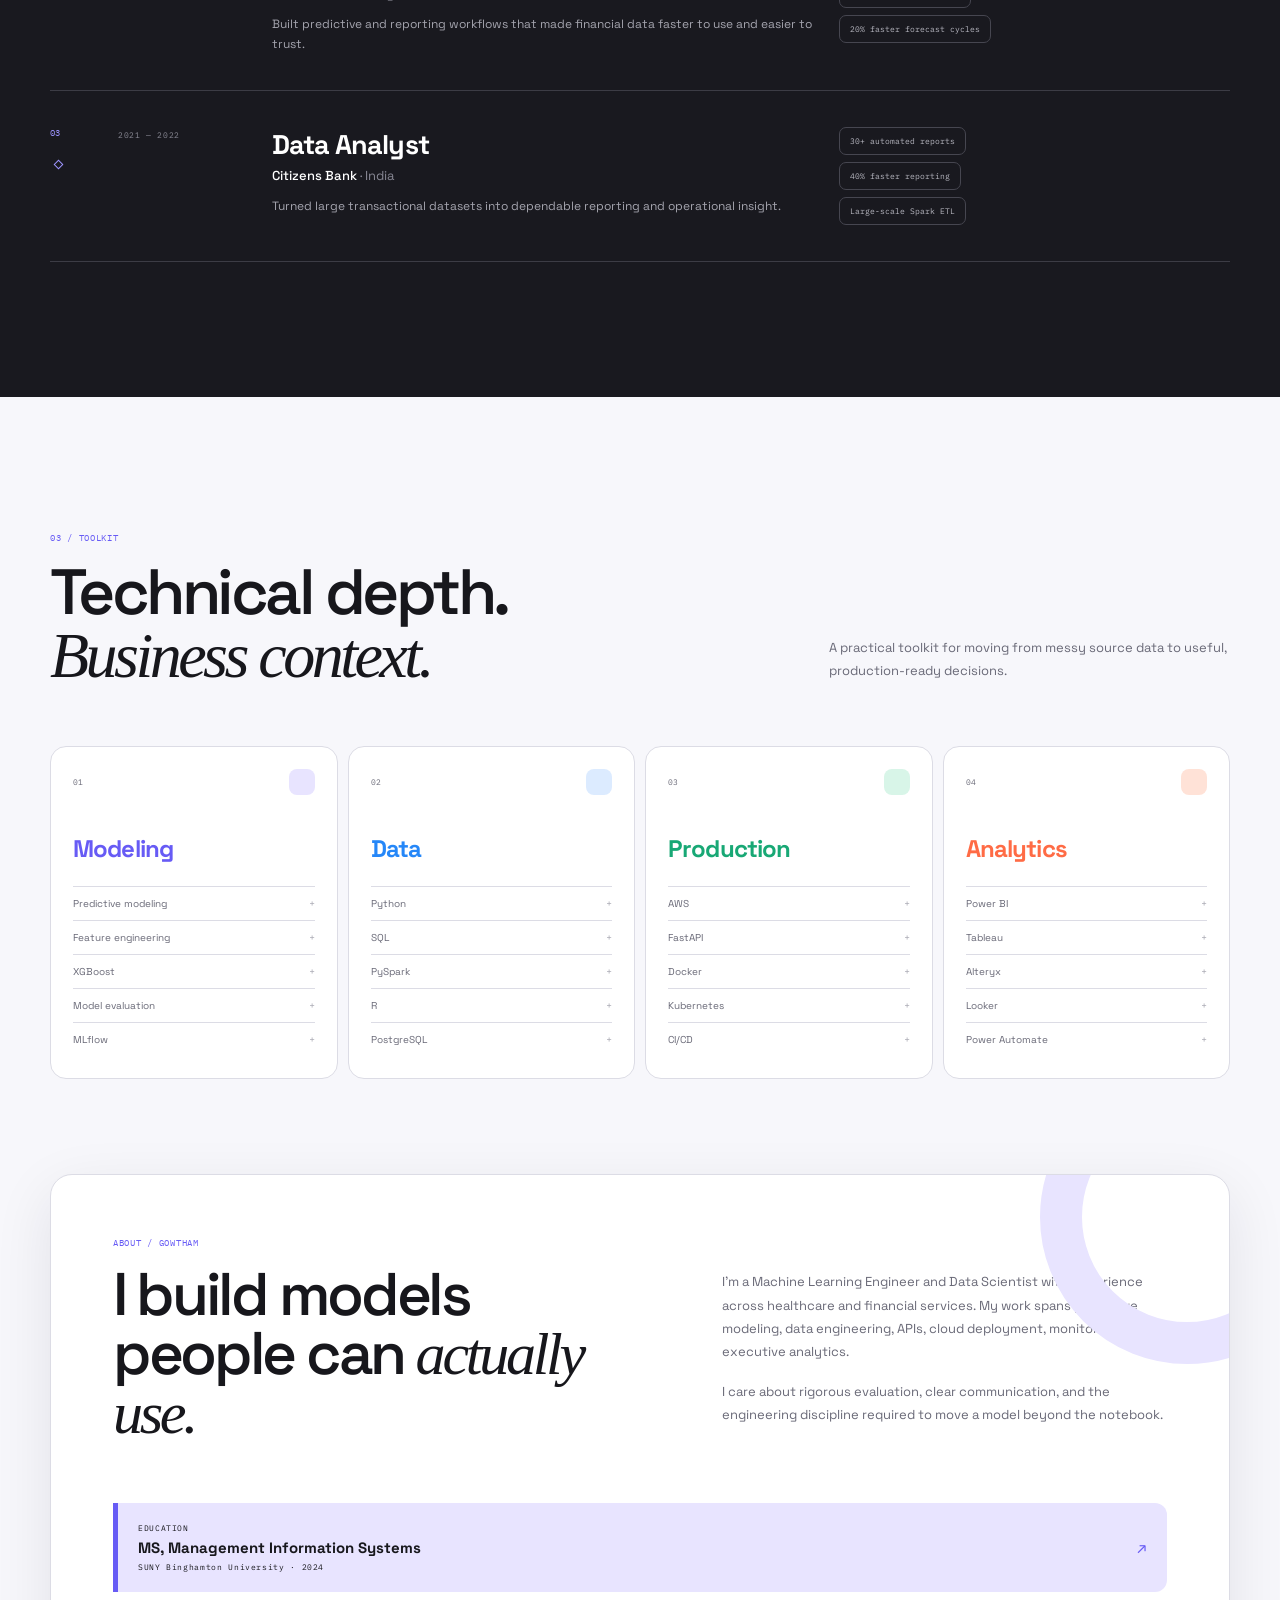
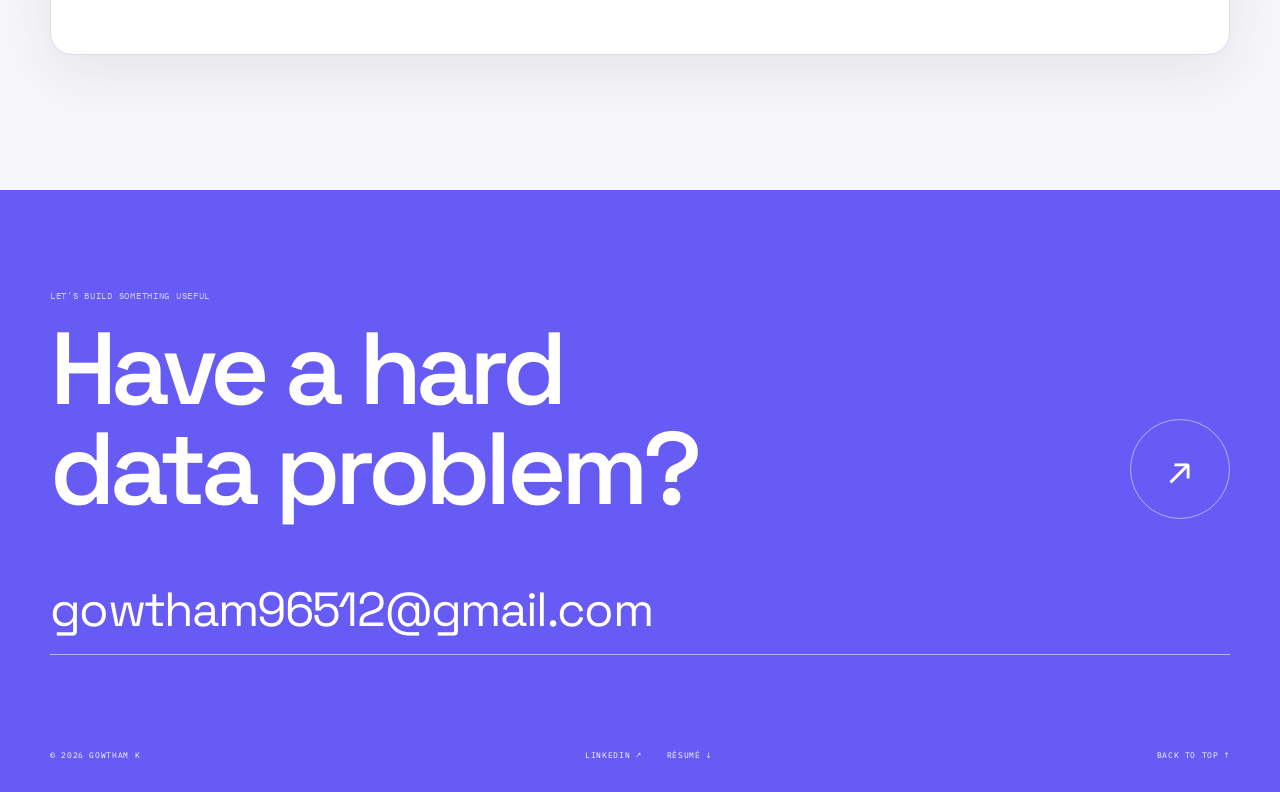
==== commit 7e816752: "Feature ClaimGuard live project" ====
--- a/index.html
+++ b/index.html
@@ -9,6 +9,16 @@
   <meta property="og:description" content="Production ML, predictive systems, and analytics across healthcare and financial services.">
   <meta property="og:type" content="website">
   <meta property="og:url" content="https://gowthamkondabolu.github.io/">
+  <meta property="og:image" content="https://gowthamkondabolu.github.io/portfolio-preview.jpg?v=2">
+  <meta property="og:image:secure_url" content="https://gowthamkondabolu.github.io/portfolio-preview.jpg?v=2">
+  <meta property="og:image:type" content="image/jpeg">
+  <meta property="og:image:width" content="1200">
+  <meta property="og:image:height" content="627">
+  <meta property="og:image:alt" content="Gowtham K — Data Scientist and Machine Learning Engineer portfolio">
+  <meta name="twitter:card" content="summary_large_image">
+  <meta name="twitter:title" content="Gowtham K | Data Scientist & Machine Learning Engineer">
+  <meta name="twitter:description" content="Production ML, predictive systems, and analytics across healthcare and financial services.">
+  <meta name="twitter:image" content="https://gowthamkondabolu.github.io/portfolio-preview.jpg?v=2">
   <title>Gowtham K | Data Scientist & Machine Learning Engineer</title>
   <link rel="icon" href="favicon.svg" type="image/svg+xml">
   <link rel="stylesheet" href="styles.css">
@@ -58,22 +68,26 @@
   </section>
 
   <section class="section wrap" id="work">
-    <div class="section-heading"><div><p class="kicker">01 / SELECTED WORK</p><h2>Proof in the <em>outcomes.</em></h2></div><p>Selected systems from my professional work. Sensitive client and patient data remain private; the methods and impact are presented clearly.</p></div>
+    <div class="section-heading"><div><p class="kicker">01 / SELECTED WORK</p><h2>Proof in the <em>outcomes.</em></h2></div><p>Selected production work and independently built systems. Client and patient data remain private; the methods, architecture, evaluation, and live demonstrations are presented clearly.</p></div>
     <div class="project-grid">
       <article class="project-card project-featured">
         <div class="project-visual healthcare-visual" aria-hidden="true">
-          <div class="visual-bar"><span>ML / 01</span><span>HEALTHCARE</span></div>
-          <div class="data-stack"><i></i><i></i><i></i><span>1M+</span></div>
-          <div class="model-chip"><small>MODEL</small><b>+15%</b><span>accuracy</span></div>
+          <div class="visual-bar"><span>ML / 01</span><span>HEALTHCARE · LIVE</span></div>
+          <div class="data-stack"><i></i><i></i><i></i><span>5K</span></div>
+          <div class="model-chip"><small>ENSEMBLE</small><b>92/200</b><span>top-K recovery</span></div>
           <div class="connector"><i></i><i></i><i></i></div>
-          <div class="api-chip"><small>API</small><b>LIVE</b><span>monitored</span></div>
+          <div class="api-chip"><small>WORK QUEUE</small><b>LIVE</b><span>Streamlit</span></div>
         </div>
         <div class="project-copy">
-          <div class="project-meta"><span>PRODUCTION ML</span><span>CASE 01</span></div>
-          <h3>From one million records to dependable predictions.</h3>
-          <p>Engineered feature and training pipelines, benchmarked models, and delivered low-latency inference services through a containerized production stack.</p>
-          <div class="result-row"><span><b>+15%</b> Accuracy</span><span><b>−25%</b> Degradation</span><span><b>1M+</b> Records / month</span></div>
-          <div class="tech-row"><span>Python</span><span>PySpark</span><span>AWS</span><span>FastAPI</span><span>Docker</span><span>Kubernetes</span></div>
+          <div class="project-meta"><span>END-TO-END ML SYSTEM</span><span>FLAGSHIP PROJECT</span></div>
+          <h3>ClaimGuard: explainable anomaly ranking for healthcare claims.</h3>
+          <p>Built a privacy-safe payment-integrity platform with CMS DE-SynPUF ingestion, Pandas and PySpark feature pipelines, an Isolation Forest and rules ensemble, FastAPI scoring, and an investigator work queue.</p>
+          <div class="result-row"><span><b>0.921</b> ROC-AUC</span><span><b>92 / 200</b> Top-K recovery</span><span><b>37</b> Automated tests</span></div>
+          <div class="tech-row"><span>Python</span><span>PySpark</span><span>scikit-learn</span><span>FastAPI</span><span>Streamlit</span><span>GitHub Actions</span></div>
+          <div class="project-actions">
+            <a class="project-link primary" href="https://gowtham-claimguard.streamlit.app/" target="_blank" rel="noreferrer">Open live demo <span>↗</span></a>
+            <a class="project-link" href="https://github.com/GowthamKondabolu/claim-guard" target="_blank" rel="noreferrer">View source <span>↗</span></a>
+          </div>
         </div>
       </article>
 
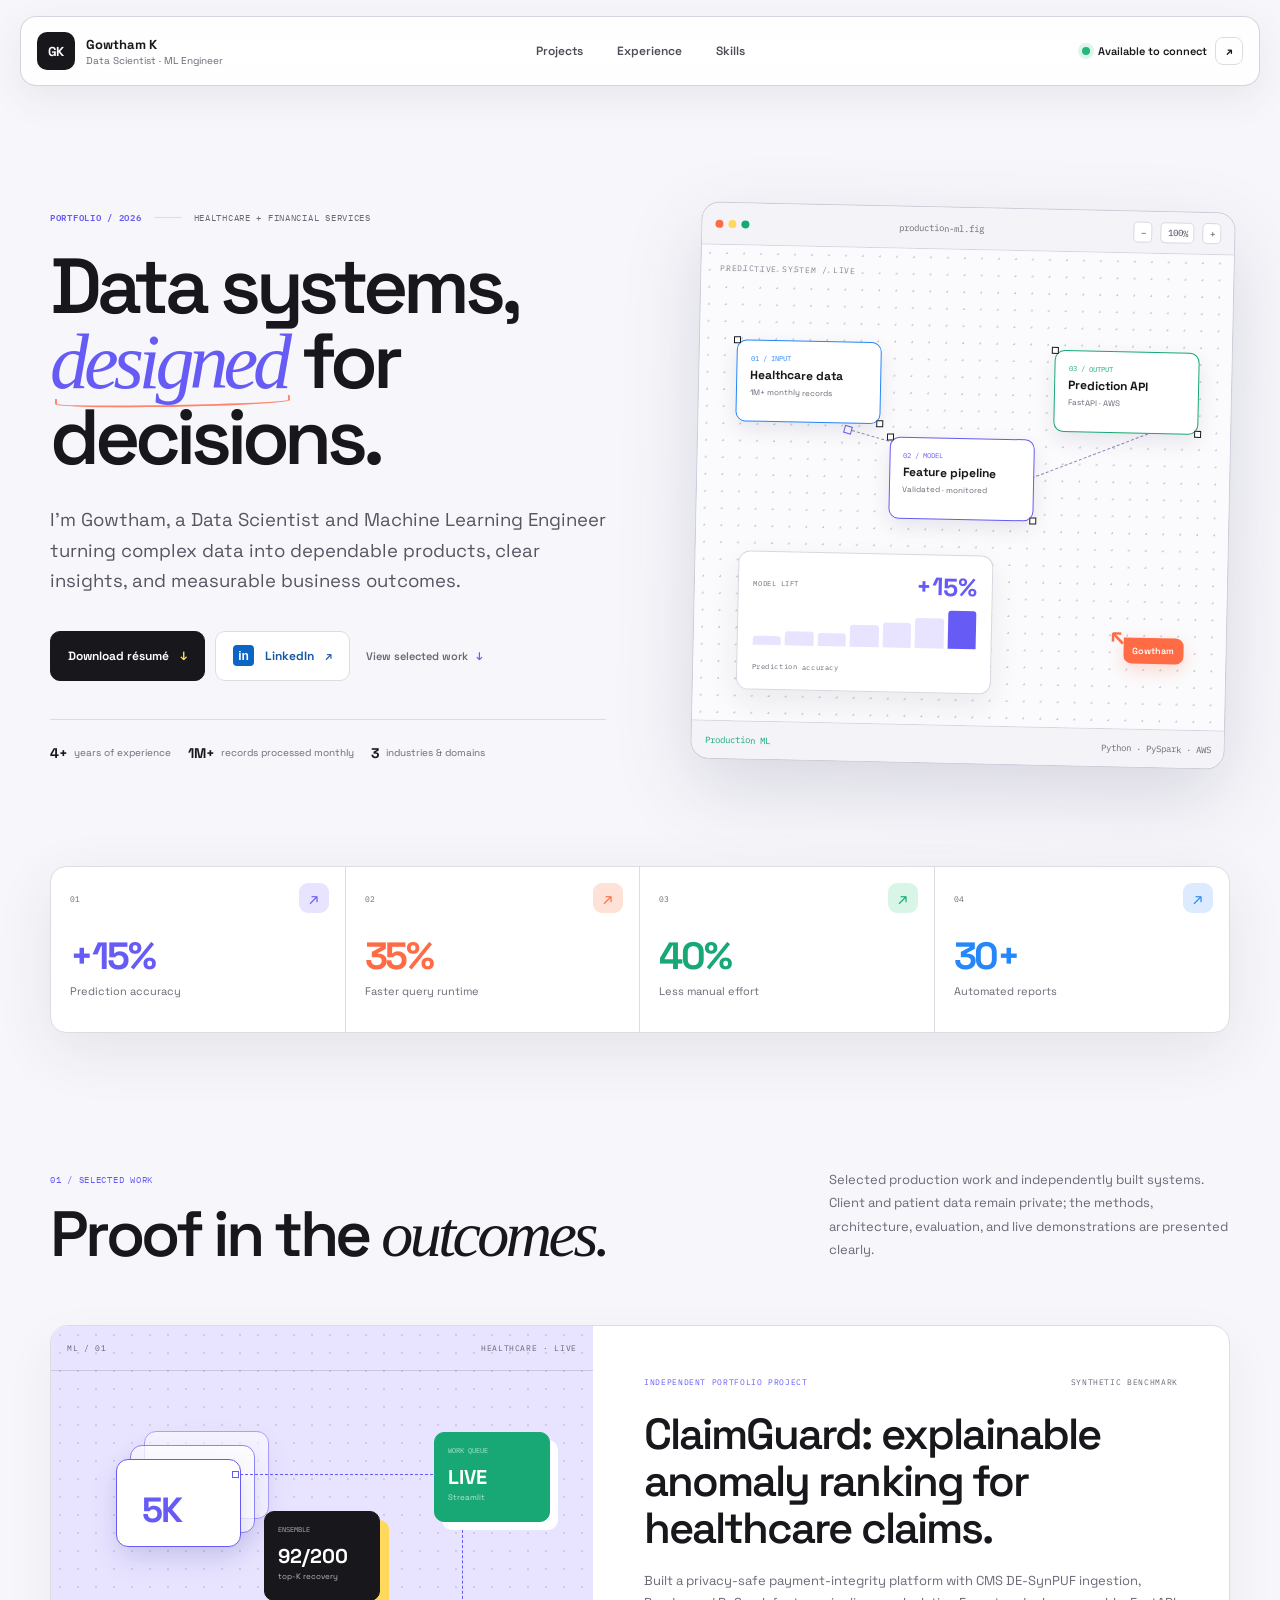
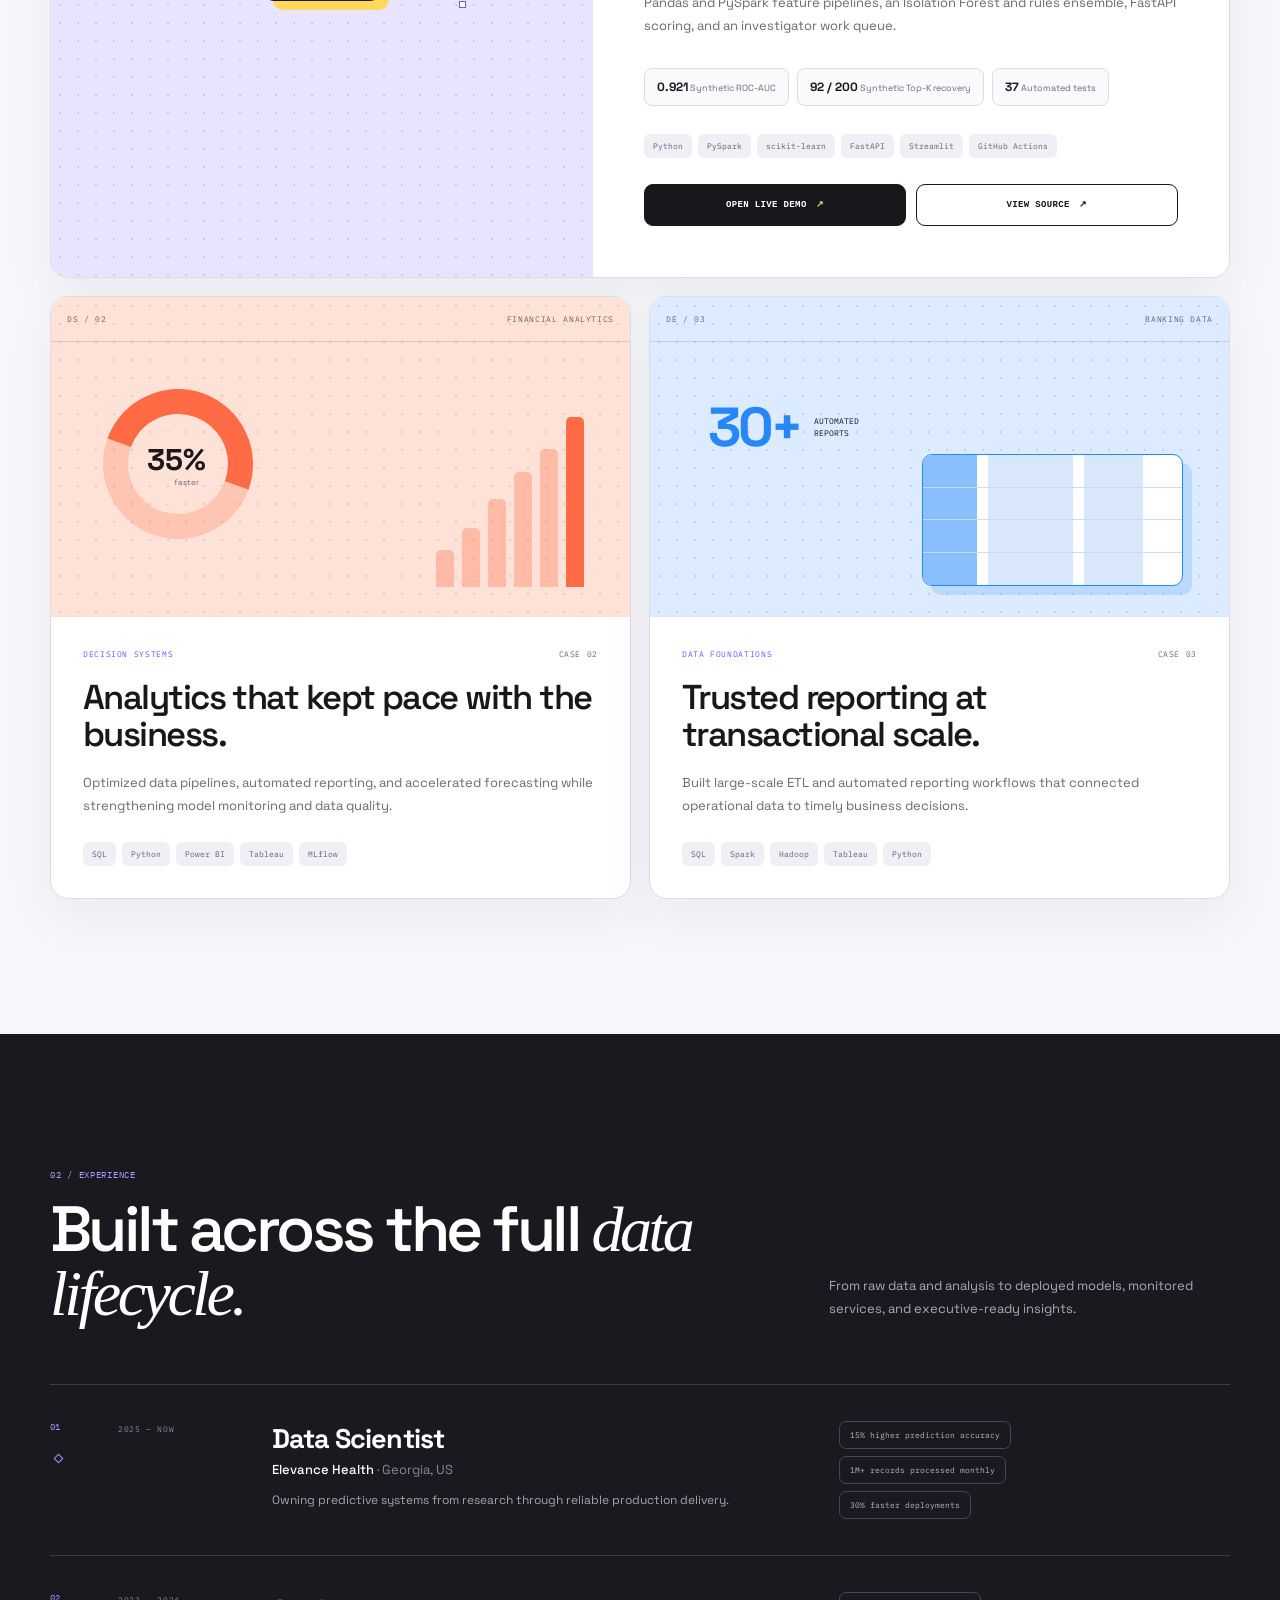
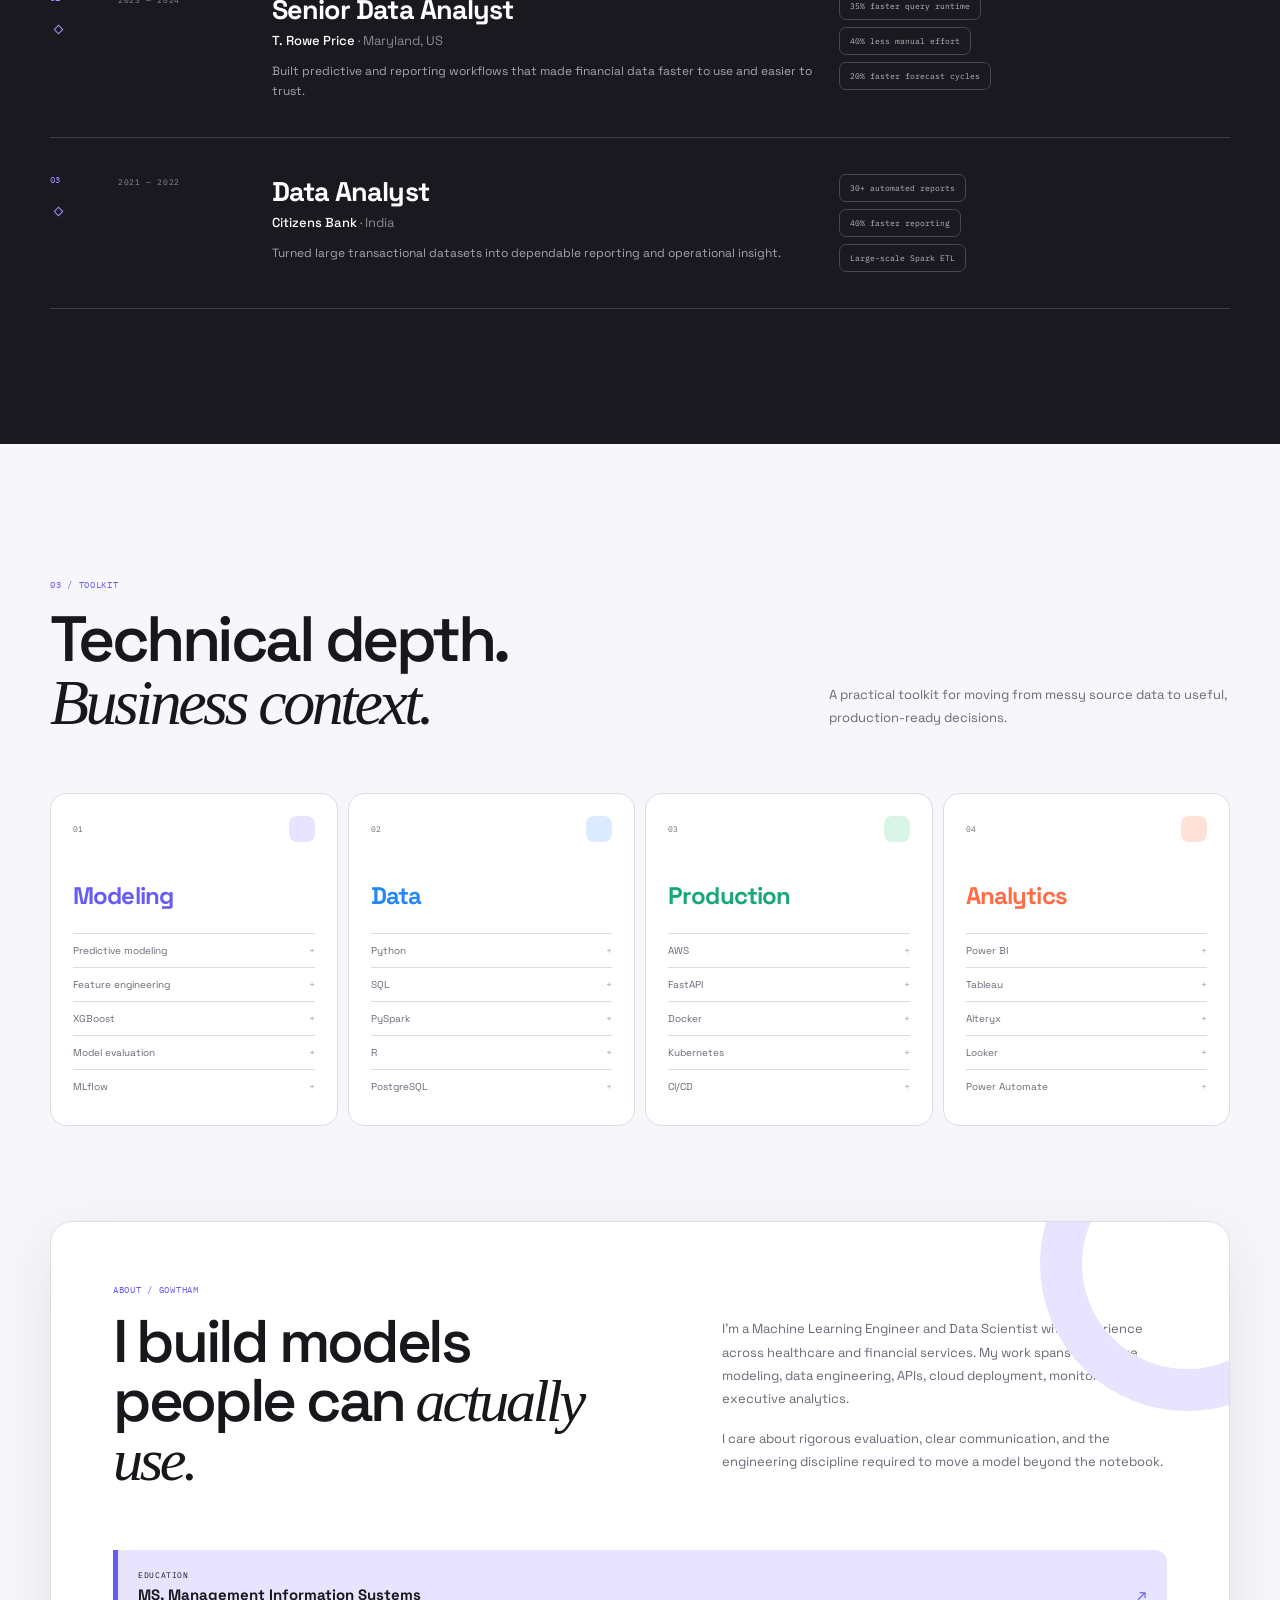
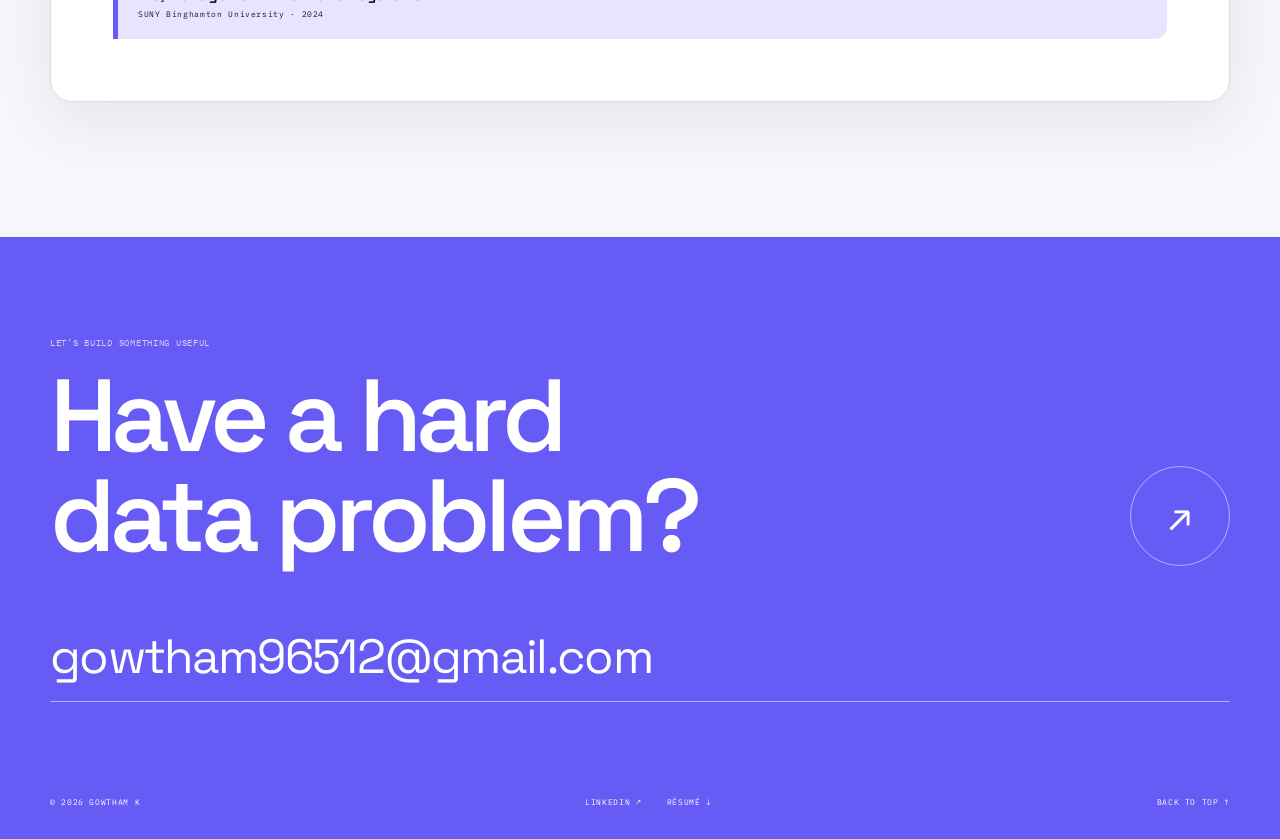
==== commit 02992acf: "Clarify ClaimGuard benchmark provenance" ====
--- a/index.html
+++ b/index.html
@@ -79,10 +79,10 @@
           <div class="api-chip"><small>WORK QUEUE</small><b>LIVE</b><span>Streamlit</span></div>
         </div>
         <div class="project-copy">
-          <div class="project-meta"><span>END-TO-END ML SYSTEM</span><span>FLAGSHIP PROJECT</span></div>
+          <div class="project-meta"><span>INDEPENDENT PORTFOLIO PROJECT</span><span>SYNTHETIC BENCHMARK</span></div>
           <h3>ClaimGuard: explainable anomaly ranking for healthcare claims.</h3>
           <p>Built a privacy-safe payment-integrity platform with CMS DE-SynPUF ingestion, Pandas and PySpark feature pipelines, an Isolation Forest and rules ensemble, FastAPI scoring, and an investigator work queue.</p>
-          <div class="result-row"><span><b>0.921</b> ROC-AUC</span><span><b>92 / 200</b> Top-K recovery</span><span><b>37</b> Automated tests</span></div>
+          <div class="result-row"><span><b>0.921</b> Synthetic ROC-AUC</span><span><b>92 / 200</b> Synthetic Top-K recovery</span><span><b>37</b> Automated tests</span></div>
           <div class="tech-row"><span>Python</span><span>PySpark</span><span>scikit-learn</span><span>FastAPI</span><span>Streamlit</span><span>GitHub Actions</span></div>
           <div class="project-actions">
             <a class="project-link primary" href="https://gowtham-claimguard.streamlit.app/" target="_blank" rel="noreferrer">Open live demo <span>↗</span></a>
--- a/styles.css
+++ b/styles.css
@@ -171,6 +171,11 @@
 .result-row b { color: var(--ink); font-size: 12px; }
 .tech-row { display: flex; flex-wrap: wrap; gap: 6px; }
 .tech-row span { padding: 7px 9px; border-radius: 6px; background: #f0eff6; color: #626170; font: 8px var(--font-mono), monospace; }
+.project-actions { margin-top: 26px; display: flex; flex-wrap: wrap; gap: 10px; }
+.project-link { min-height: 42px; padding: 0 15px; display: inline-flex; flex: 1 1 145px; align-items: center; justify-content: center; gap: 9px; border: 1px solid var(--ink); border-radius: 9px; background: white; color: var(--ink); font: 700 9px var(--font-mono), monospace; letter-spacing: .04em; text-transform: uppercase; transition: transform .2s, box-shadow .2s, background .2s; }
+.project-link:hover { transform: translateY(-2px); box-shadow: 0 9px 20px rgba(29, 27, 52, .12); }
+.project-link.primary { background: var(--ink); color: white; }
+.project-link.primary span { color: var(--yellow); }
 .finance-visual { background-color: var(--orange-soft); }
 .donut { width: 150px; height: 150px; position: absolute; left: 9%; top: 92px; display: flex; align-items: center; justify-content: center; flex-direction: column; border: 25px solid rgba(255, 107, 69, .24); border-right-color: var(--orange); border-top-color: var(--orange); border-radius: 50%; transform: rotate(-25deg); }
 .donut b, .donut span { transform: rotate(25deg); }.donut b { font-size: 30px; }.donut span { color: var(--muted); font-size: 8px; }
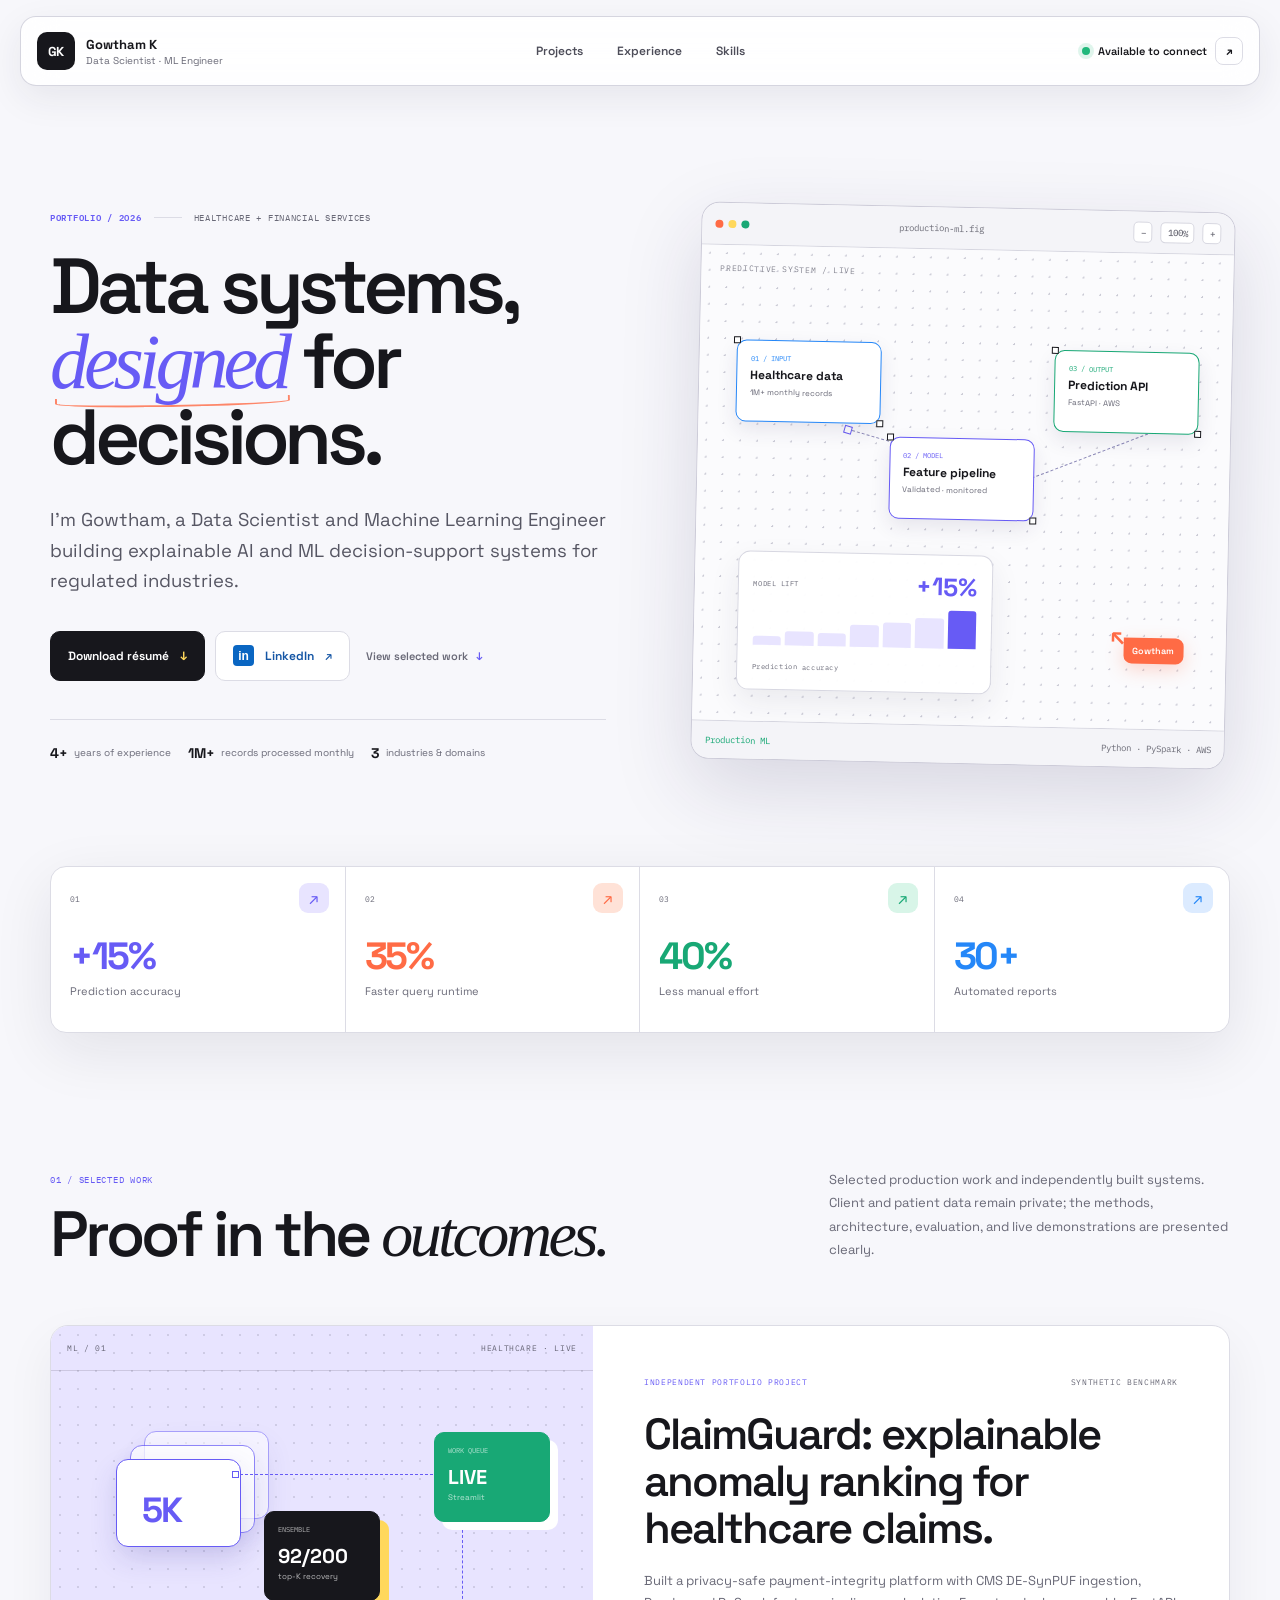
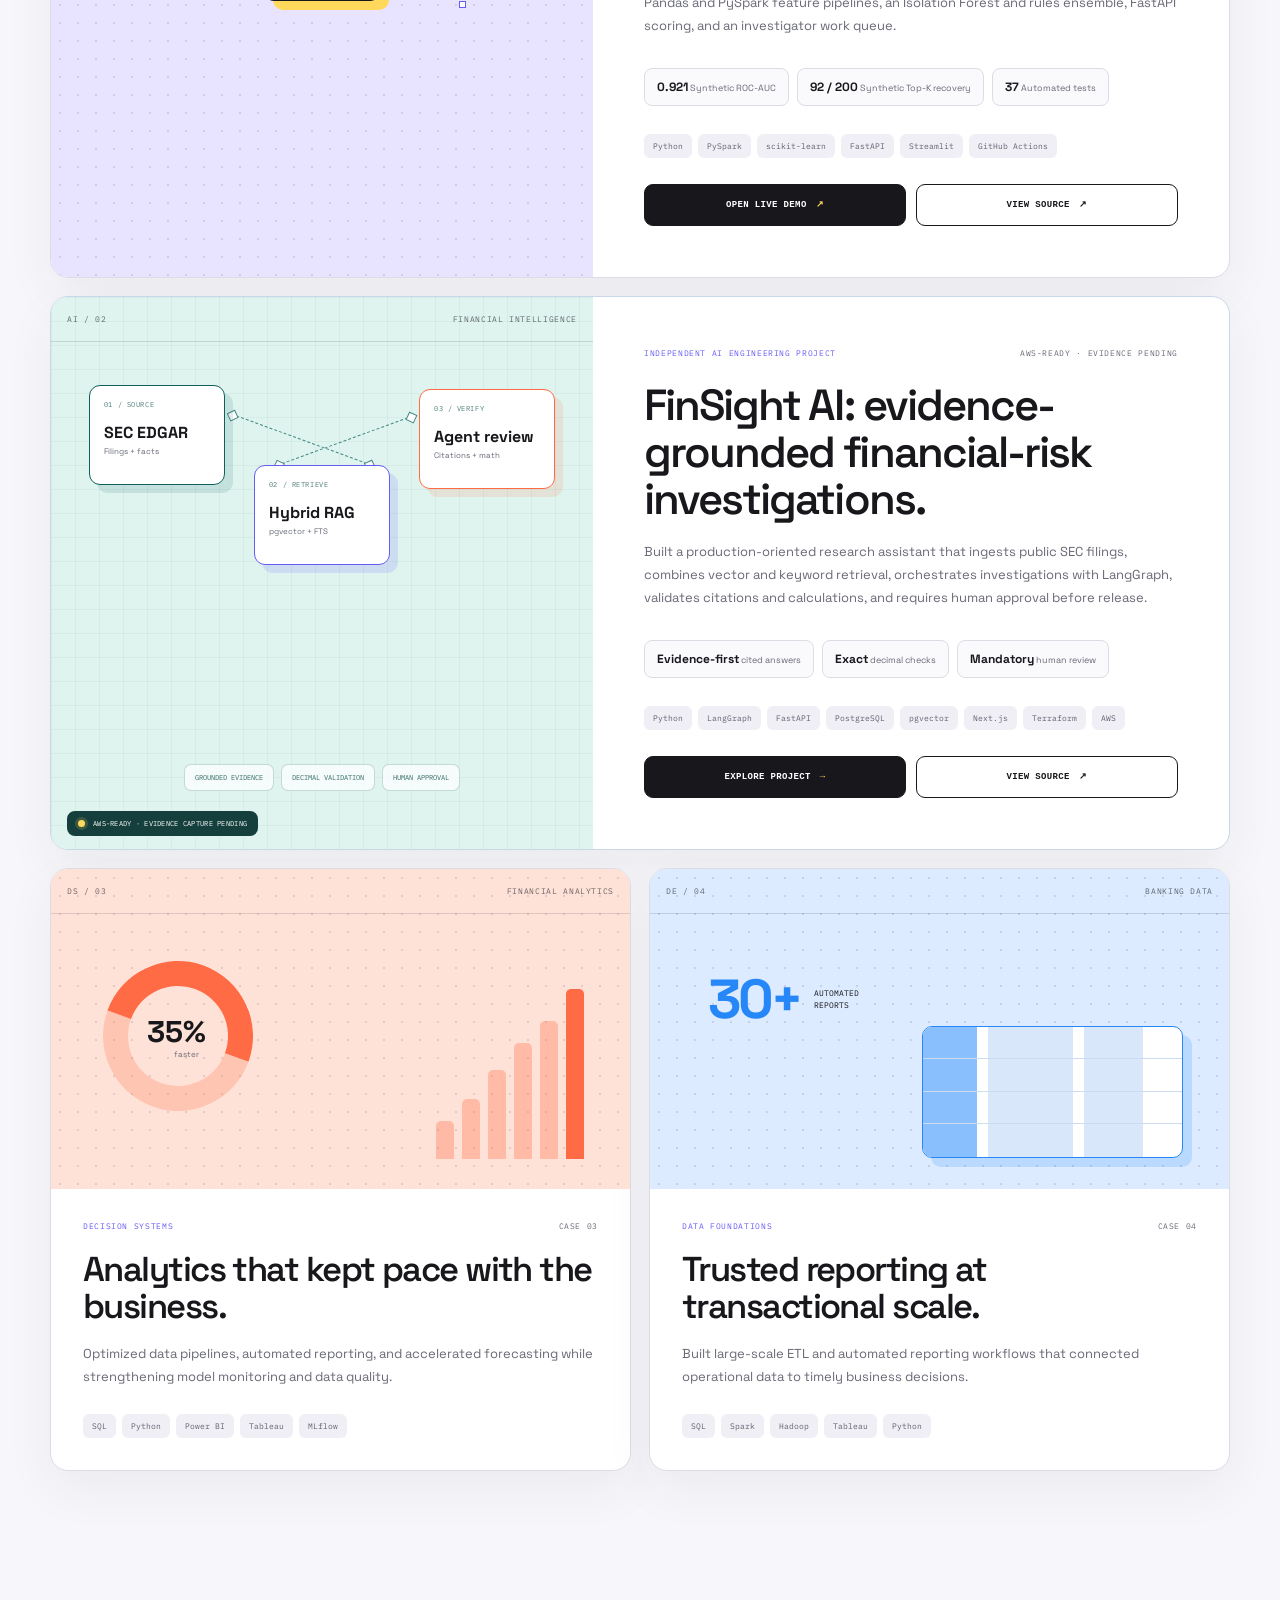
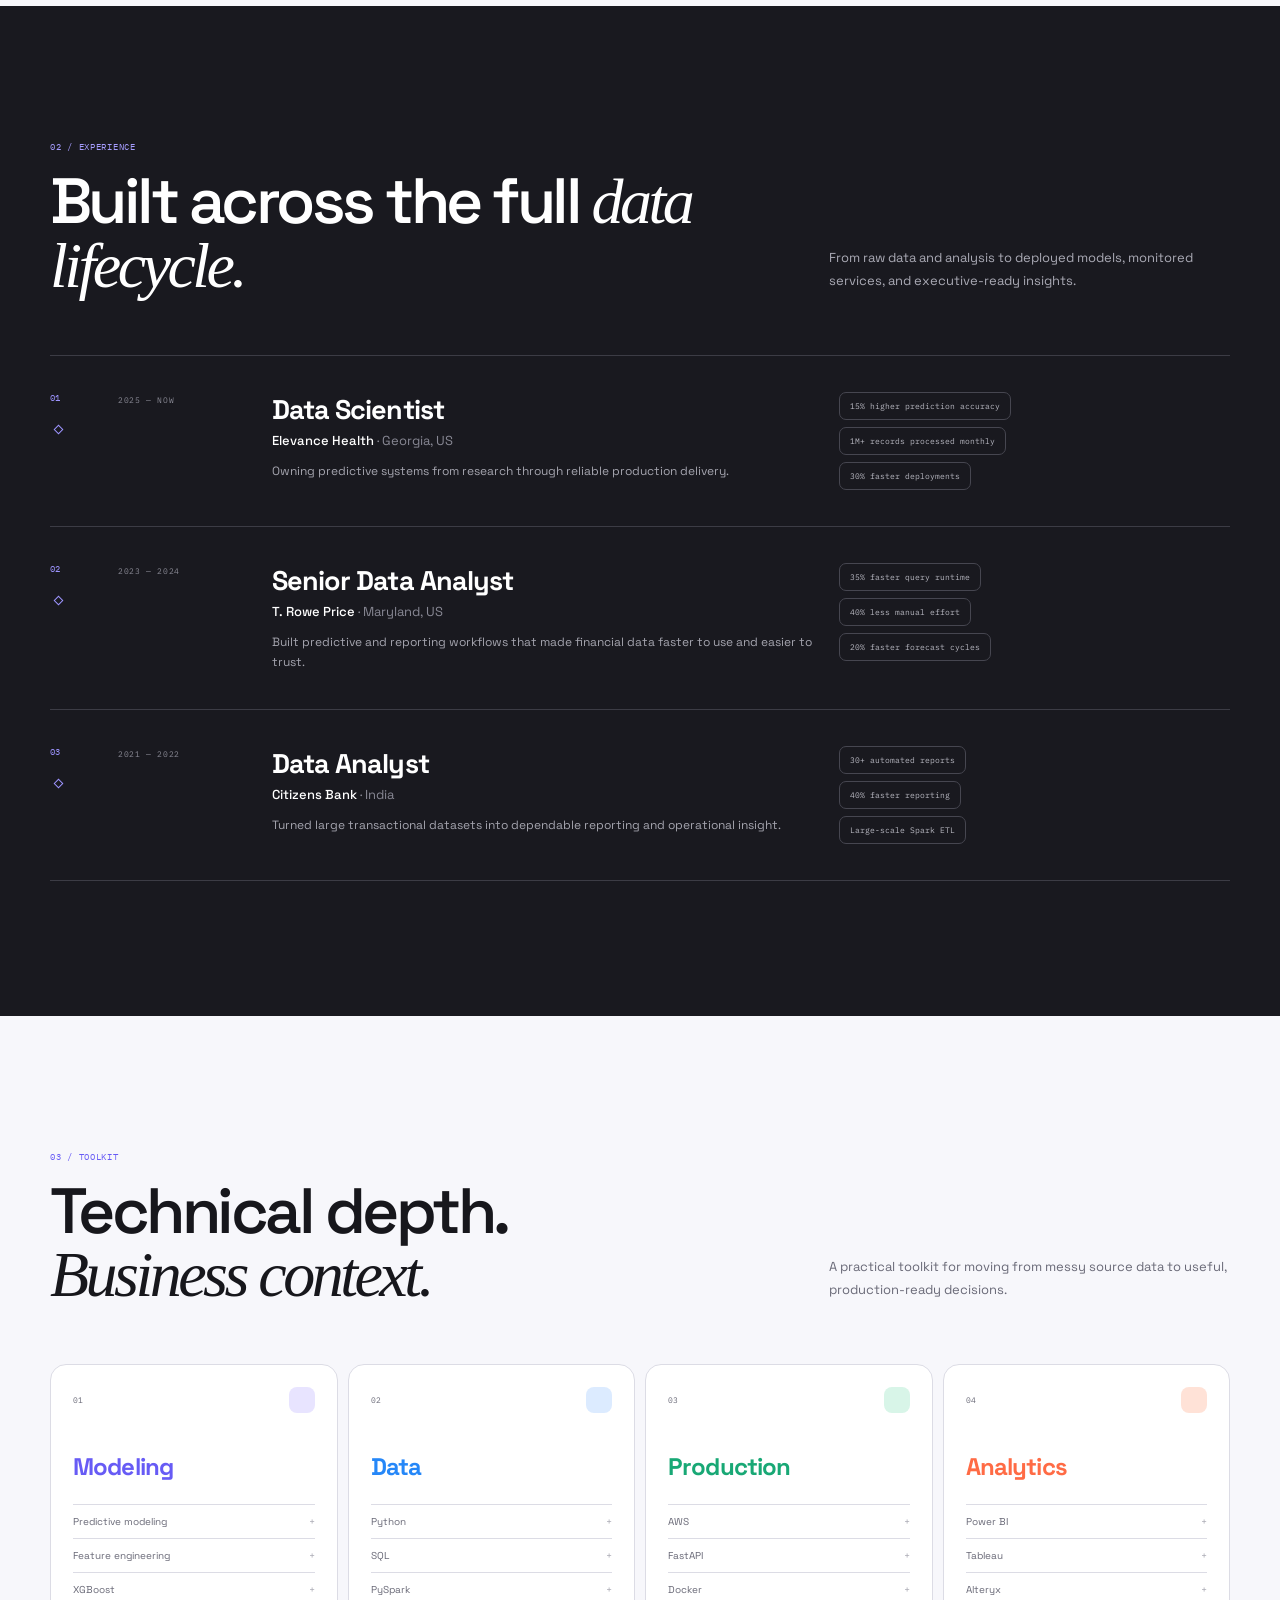
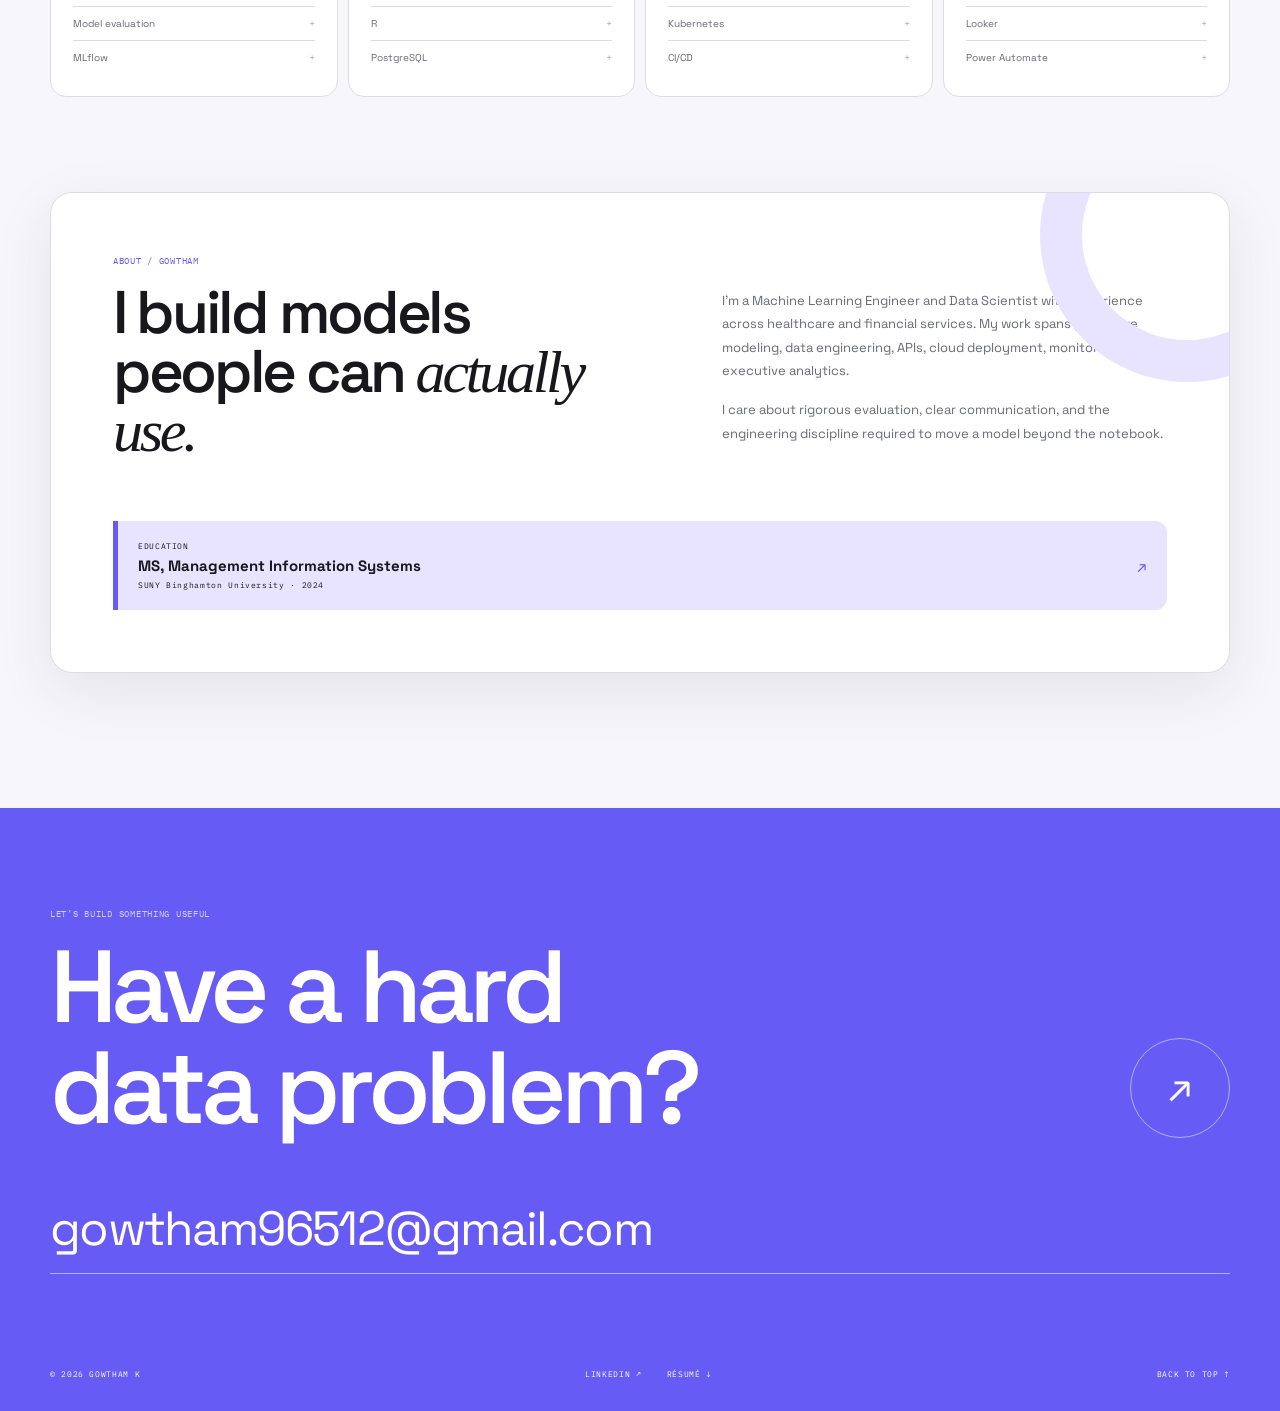
==== commit 979cfa0d: "Add FinSight AI portfolio case study" ====
--- a/index.html
+++ b/index.html
@@ -3,10 +3,10 @@
 <head>
   <meta charset="utf-8">
   <meta name="viewport" content="width=device-width, initial-scale=1">
-  <meta name="description" content="Portfolio of Gowtham K, a Data Scientist and Machine Learning Engineer building production-ready predictive systems.">
+  <meta name="description" content="Portfolio of Gowtham K, a Data Scientist and Machine Learning Engineer building explainable AI and ML decision-support systems for regulated industries.">
   <meta name="theme-color" content="#675bf5">
   <meta property="og:title" content="Gowtham K | Data Scientist & Machine Learning Engineer">
-  <meta property="og:description" content="Production ML, predictive systems, and analytics across healthcare and financial services.">
+  <meta property="og:description" content="Explainable AI, production ML, and decision-support systems across healthcare and financial services.">
   <meta property="og:type" content="website">
   <meta property="og:url" content="https://gowthamkondabolu.github.io/">
   <meta property="og:image" content="https://gowthamkondabolu.github.io/portfolio-preview.jpg?v=2">
@@ -17,7 +17,7 @@
   <meta property="og:image:alt" content="Gowtham K — Data Scientist and Machine Learning Engineer portfolio">
   <meta name="twitter:card" content="summary_large_image">
   <meta name="twitter:title" content="Gowtham K | Data Scientist & Machine Learning Engineer">
-  <meta name="twitter:description" content="Production ML, predictive systems, and analytics across healthcare and financial services.">
+  <meta name="twitter:description" content="Explainable AI, production ML, and decision-support systems across healthcare and financial services.">
   <meta name="twitter:image" content="https://gowthamkondabolu.github.io/portfolio-preview.jpg?v=2">
   <title>Gowtham K | Data Scientist & Machine Learning Engineer</title>
   <link rel="icon" href="favicon.svg" type="image/svg+xml">
@@ -28,14 +28,14 @@
   <header class="topbar">
     <a class="identity" href="#top" aria-label="Gowtham K home"><span class="identity-mark">GK</span><span><b>Gowtham K</b><small>Data Scientist · ML Engineer</small></span></a>
     <nav aria-label="Primary navigation"><a href="#work">Projects</a><a href="#experience">Experience</a><a href="#skills">Skills</a></nav>
-    <a class="contact-link" href="mailto:gowtham96512@gmail.com"><span class="status-dot"></span>Available to connect <b>↗</b></a>
+    <a class="contact-link" href="https://mail.google.com/mail/?view=cm&amp;fs=1&amp;to=gowtham96512@gmail.com&amp;su=Portfolio%20Inquiry" target="_blank" rel="noreferrer" aria-label="Email Gowtham using Gmail"><span class="status-dot"></span>Available to connect <b>↗</b></a>
   </header>
 
   <section class="hero wrap">
     <div class="hero-copy">
       <p class="overline"><span>PORTFOLIO / 2026</span><i></i>Healthcare + Financial Services</p>
       <h1>Data systems,<br><em>designed</em> for decisions.</h1>
-      <p class="hero-lede">I’m Gowtham, a Data Scientist and Machine Learning Engineer turning complex data into dependable products, clear insights, and measurable business outcomes.</p>
+      <p class="hero-lede">I’m Gowtham, a Data Scientist and Machine Learning Engineer building explainable AI and ML decision-support systems for regulated industries.</p>
       <div class="hero-actions">
         <a class="button primary" href="Gowtham_K_Resume.pdf" download>Download résumé <span>↓</span></a>
         <a class="button linkedin" href="https://www.linkedin.com/in/gowtham512/" target="_blank" rel="noreferrer"><span class="in-badge">in</span> LinkedIn <b>↗</b></a>
@@ -91,14 +91,40 @@
         </div>
       </article>
 
-      <article class="project-card">
-        <div class="project-visual finance-visual" aria-hidden="true"><div class="visual-bar"><span>DS / 02</span><span>FINANCIAL ANALYTICS</span></div><div class="donut"><b>35%</b><span>faster</span></div><div class="bar-field"><i></i><i></i><i></i><i></i><i></i><i></i></div></div>
-        <div class="project-copy compact-copy"><div class="project-meta"><span>DECISION SYSTEMS</span><span>CASE 02</span></div><h3>Analytics that kept pace with the business.</h3><p>Optimized data pipelines, automated reporting, and accelerated forecasting while strengthening model monitoring and data quality.</p><div class="tech-row"><span>SQL</span><span>Python</span><span>Power BI</span><span>Tableau</span><span>MLflow</span></div></div>
+      <article class="project-card project-featured finsight-card">
+        <div class="project-visual finsight-visual" aria-hidden="true">
+          <div class="visual-bar"><span>AI / 02</span><span>FINANCIAL INTELLIGENCE</span></div>
+          <div class="finsight-flow">
+            <div class="finsight-node source-node"><small>01 / SOURCE</small><b>SEC EDGAR</b><span>Filings + facts</span></div>
+            <div class="finsight-path path-one"><i></i></div>
+            <div class="finsight-node retrieval-node"><small>02 / RETRIEVE</small><b>Hybrid RAG</b><span>pgvector + FTS</span></div>
+            <div class="finsight-path path-two"><i></i></div>
+            <div class="finsight-node agent-node"><small>03 / VERIFY</small><b>Agent review</b><span>Citations + math</span></div>
+          </div>
+          <div class="finsight-controls"><span>Grounded evidence</span><span>Decimal validation</span><span>Human approval</span></div>
+          <div class="finsight-status"><i></i>AWS-ready · evidence capture pending</div>
+        </div>
+        <div class="project-copy">
+          <div class="project-meta"><span>INDEPENDENT AI ENGINEERING PROJECT</span><span>AWS-READY · EVIDENCE PENDING</span></div>
+          <h3>FinSight AI: evidence-grounded financial-risk investigations.</h3>
+          <p>Built a production-oriented research assistant that ingests public SEC filings, combines vector and keyword retrieval, orchestrates investigations with LangGraph, validates citations and calculations, and requires human approval before release.</p>
+          <div class="result-row"><span><b>Evidence-first</b> cited answers</span><span><b>Exact</b> decimal checks</span><span><b>Mandatory</b> human review</span></div>
+          <div class="tech-row"><span>Python</span><span>LangGraph</span><span>FastAPI</span><span>PostgreSQL</span><span>pgvector</span><span>Next.js</span><span>Terraform</span><span>AWS</span></div>
+          <div class="project-actions">
+            <a class="project-link primary" href="finsight-ai.html">Explore project <span>→</span></a>
+            <a class="project-link" href="https://github.com/GowthamKondabolu/finsight-ai" target="_blank" rel="noreferrer">View source <span>↗</span></a>
+          </div>
+        </div>
       </article>
 
       <article class="project-card">
-        <div class="project-visual banking-visual" aria-hidden="true"><div class="visual-bar"><span>DE / 03</span><span>BANKING DATA</span></div><div class="report-count"><b>30+</b><span>AUTOMATED<br>REPORTS</span></div><div class="report-table"><i></i><i></i><i></i><i></i></div></div>
-        <div class="project-copy compact-copy"><div class="project-meta"><span>DATA FOUNDATIONS</span><span>CASE 03</span></div><h3>Trusted reporting at transactional scale.</h3><p>Built large-scale ETL and automated reporting workflows that connected operational data to timely business decisions.</p><div class="tech-row"><span>SQL</span><span>Spark</span><span>Hadoop</span><span>Tableau</span><span>Python</span></div></div>
+        <div class="project-visual finance-visual" aria-hidden="true"><div class="visual-bar"><span>DS / 03</span><span>FINANCIAL ANALYTICS</span></div><div class="donut"><b>35%</b><span>faster</span></div><div class="bar-field"><i></i><i></i><i></i><i></i><i></i><i></i></div></div>
+        <div class="project-copy compact-copy"><div class="project-meta"><span>DECISION SYSTEMS</span><span>CASE 03</span></div><h3>Analytics that kept pace with the business.</h3><p>Optimized data pipelines, automated reporting, and accelerated forecasting while strengthening model monitoring and data quality.</p><div class="tech-row"><span>SQL</span><span>Python</span><span>Power BI</span><span>Tableau</span><span>MLflow</span></div></div>
+      </article>
+
+      <article class="project-card">
+        <div class="project-visual banking-visual" aria-hidden="true"><div class="visual-bar"><span>DE / 04</span><span>BANKING DATA</span></div><div class="report-count"><b>30+</b><span>AUTOMATED<br>REPORTS</span></div><div class="report-table"><i></i><i></i><i></i><i></i></div></div>
+        <div class="project-copy compact-copy"><div class="project-meta"><span>DATA FOUNDATIONS</span><span>CASE 04</span></div><h3>Trusted reporting at transactional scale.</h3><p>Built large-scale ETL and automated reporting workflows that connected operational data to timely business decisions.</p><div class="tech-row"><span>SQL</span><span>Spark</span><span>Hadoop</span><span>Tableau</span><span>Python</span></div></div>
       </article>
     </div>
   </section>
@@ -133,7 +159,7 @@
   <footer>
     <div class="wrap footer-inner">
       <p class="kicker">LET’S BUILD SOMETHING USEFUL</p>
-      <div class="footer-title"><h2>Have a hard<br>data problem?</h2><a class="footer-arrow" href="mailto:gowtham96512@gmail.com" aria-label="Email Gowtham">↗</a></div>
+      <div class="footer-title"><h2>Have a hard<br>data problem?</h2><a class="footer-arrow" href="https://mail.google.com/mail/?view=cm&amp;fs=1&amp;to=gowtham96512@gmail.com&amp;su=Portfolio%20Inquiry" target="_blank" rel="noreferrer" aria-label="Email Gowtham using Gmail">↗</a></div>
       <a class="email" href="mailto:gowtham96512@gmail.com">gowtham96512@gmail.com</a>
       <div class="footer-row"><span>© 2026 GOWTHAM K</span><div><a href="https://www.linkedin.com/in/gowtham512/" target="_blank" rel="noreferrer">LINKEDIN ↗</a><a href="Gowtham_K_Resume.pdf" download>RÉSUMÉ ↓</a></div><a href="#top">BACK TO TOP ↑</a></div>
     </div>
--- a/styles.css
+++ b/styles.css
@@ -186,6 +186,81 @@
 .report-table { width: 45%; height: 132px; position: absolute; right: 8%; bottom: 31px; display: grid; grid-template-rows: repeat(4, 1fr); border: 1px solid var(--blue); border-radius: 10px; background: white; overflow: hidden; box-shadow: 9px 9px 0 rgba(37, 135, 248, .18); }.report-table i { border-bottom: 1px solid #cbdcf1; background: linear-gradient(90deg, #88bffc 21%, transparent 21% 25%, #d8e8fa 25% 58%, transparent 58% 62%, #d8e8fa 62% 85%, transparent 85%); }.report-table i:last-child { border: 0; }
 .compact-copy { padding: 32px; }.compact-copy h3 { margin-top: 20px; font-size: clamp(27px, 2.7vw, 37px); }.compact-copy .tech-row { margin-top: 25px; }
 
+.finsight-card { border-color: #c9d8e8; }
+.finsight-visual { background-color: #dff4ef; background-image: linear-gradient(rgba(12, 75, 72, .05) 1px, transparent 1px), linear-gradient(90deg, rgba(12, 75, 72, .05) 1px, transparent 1px); background-size: 24px 24px; }
+.finsight-flow { position: absolute; inset: 88px 7% 108px; }
+.finsight-node { width: 136px; min-height: 100px; padding: 14px; position: absolute; z-index: 2; display: flex; flex-direction: column; gap: 3px; border: 1px solid #0f5f5b; border-radius: 11px; background: rgba(255, 255, 255, .96); box-shadow: 8px 8px 0 rgba(15, 95, 91, .12); }
+.finsight-node small { color: #4f7e7b; font: 7px var(--font-mono), monospace; letter-spacing: .08em; }
+.finsight-node b { margin-top: 10px; font-size: 16px; }
+.finsight-node span { color: var(--muted); font-size: 8px; }
+.source-node { left: 0; top: 0; }
+.retrieval-node { left: 50%; top: 80px; transform: translateX(-50%); border-color: var(--violet); box-shadow: 8px 8px 0 rgba(103, 91, 245, .15); }
+.agent-node { right: 0; top: 4px; border-color: var(--orange); box-shadow: 8px 8px 0 rgba(255, 107, 69, .14); }
+.finsight-path { height: 72px; position: absolute; z-index: 1; border-top: 1px dashed #438884; }
+.finsight-path:before, .finsight-path:after { content: ""; width: 7px; height: 7px; position: absolute; top: -4px; border: 1px solid #438884; background: white; transform: rotate(45deg); }
+.finsight-path:before { left: -3px; }.finsight-path:after { right: -3px; }
+.path-one { width: 32%; left: 27%; top: 52px; transform: rotate(20deg); }
+.path-two { width: 31%; right: 27%; top: 53px; transform: rotate(-20deg); }
+.finsight-controls { position: absolute; left: 7%; right: 7%; bottom: 58px; display: flex; flex-wrap: wrap; justify-content: center; gap: 7px; }
+.finsight-controls span { padding: 8px 10px; border: 1px solid rgba(15, 95, 91, .22); border-radius: 7px; background: rgba(255, 255, 255, .72); color: #356d69; font: 7px var(--font-mono), monospace; text-transform: uppercase; }
+.finsight-status { padding: 8px 11px; position: absolute; left: 16px; bottom: 13px; display: flex; align-items: center; gap: 8px; border-radius: 8px; background: #153f3d; color: white; font: 7px var(--font-mono), monospace; letter-spacing: .04em; text-transform: uppercase; }
+.finsight-status i { width: 7px; height: 7px; border-radius: 50%; background: var(--yellow); box-shadow: 0 0 0 3px rgba(255, 216, 92, .17); }
+
+/* FinSight AI case study */
+.case-study-page { background: #f5f7f7; }
+.case-main { overflow: hidden; }
+.case-topbar { position: relative; top: auto; }
+.case-topbar nav a:first-child { color: var(--violet); }
+.case-hero { padding: 100px 0 75px; display: grid; grid-template-columns: 1.08fr .92fr; gap: 70px; align-items: center; }
+.case-badge { display: inline-flex; align-items: center; gap: 9px; margin: 0 0 24px; color: #256b67; font: 8px var(--font-mono), monospace; letter-spacing: .08em; text-transform: uppercase; }
+.case-badge i { width: 8px; height: 8px; border-radius: 50%; background: var(--yellow); box-shadow: 0 0 0 4px rgba(255, 216, 92, .22); }
+.case-hero h1 { max-width: 750px; font-size: clamp(54px, 6.7vw, 92px); }
+.case-hero h1 em { color: #176d68; }
+.case-hero h1 em:after { border-color: var(--violet); }
+.case-lede { max-width: 690px; margin: 30px 0; color: #565f61; font-size: clamp(17px, 1.5vw, 20px); line-height: 1.65; }
+.case-actions { display: flex; flex-wrap: wrap; gap: 10px; }
+.case-status-note { margin-top: 28px; padding: 13px 15px; display: flex; gap: 10px; align-items: flex-start; border: 1px solid #cbdcd9; border-radius: 10px; background: rgba(255,255,255,.6); color: #506462; font-size: 10px; line-height: 1.6; }
+.case-status-note b { flex: 0 0 auto; color: #176d68; font: 8px var(--font-mono), monospace; letter-spacing: .07em; }
+.case-system { min-height: 530px; padding: 18px; position: relative; border: 1px solid #b9cecb; border-radius: 18px; background-color: #dff4ef; background-image: radial-gradient(rgba(15, 95, 91, .13) 1px, transparent 1px); background-size: 19px 19px; box-shadow: 0 30px 75px rgba(27, 72, 69, .16); transform: rotate(1deg); }
+.case-system:before { content: "SYSTEM MAP / IMPLEMENTED"; position: absolute; top: 17px; left: 18px; color: #477a77; font: 8px var(--font-mono), monospace; letter-spacing: .08em; }
+.system-stack { height: 100%; padding-top: 44px; display: grid; grid-template-columns: 1fr 1fr; gap: 12px; align-content: center; }
+.system-stage { min-height: 105px; padding: 15px; position: relative; border: 1px solid rgba(23, 109, 104, .5); border-radius: 11px; background: rgba(255, 255, 255, .9); box-shadow: 7px 7px 0 rgba(23, 109, 104, .09); }
+.system-stage.wide { grid-column: 1 / -1; }
+.system-stage span { color: #4c7774; font: 7px var(--font-mono), monospace; letter-spacing: .07em; }
+.system-stage b { display: block; margin: 12px 0 5px; font-size: 15px; }
+.system-stage small { color: var(--muted); font-size: 9px; line-height: 1.5; }
+.system-stage.review { border-color: rgba(255, 107, 69, .7); box-shadow: 7px 7px 0 rgba(255, 107, 69, .1); }
+.case-section { padding: 110px 0; }
+.case-section.alt { background: white; }
+.case-section-heading { max-width: 810px; margin-bottom: 50px; }
+.case-section-heading h2 { margin: 0; font-size: clamp(42px, 5vw, 66px); line-height: 1; letter-spacing: -.05em; font-weight: 560; }
+.case-section-heading h2 em { color: #176d68; font-family: Georgia, serif; font-weight: 400; }
+.case-section-heading > p:last-child { max-width: 700px; margin: 22px 0 0; color: var(--muted); font-size: 14px; line-height: 1.8; }
+.case-grid { display: grid; grid-template-columns: repeat(3, 1fr); gap: 12px; }
+.case-card { min-height: 250px; padding: 25px; border: 1px solid var(--line); border-radius: 15px; background: white; box-shadow: 0 14px 40px rgba(29, 49, 47, .05); }
+.case-card > span { color: #176d68; font: 8px var(--font-mono), monospace; letter-spacing: .07em; }
+.case-card h3 { margin: 38px 0 14px; font-size: 24px; letter-spacing: -.035em; }
+.case-card p { margin: 0; color: var(--muted); font-size: 11px; line-height: 1.75; }
+.architecture-list { display: grid; grid-template-columns: .75fr 1.25fr; border-top: 1px solid var(--line); }
+.architecture-row { display: contents; }
+.architecture-row > div { padding: 28px 20px; border-bottom: 1px solid var(--line); }
+.architecture-row .architecture-label { padding-left: 0; color: #176d68; font: 8px var(--font-mono), monospace; letter-spacing: .07em; text-transform: uppercase; }
+.architecture-row h3 { margin: 0 0 8px; font-size: 20px; }
+.architecture-row p { margin: 0; color: var(--muted); font-size: 12px; line-height: 1.7; }
+.stack-cloud-grid { display: grid; grid-template-columns: 1fr 1fr; gap: 18px; }
+.stack-panel, .cloud-panel { padding: 34px; border: 1px solid var(--line); border-radius: 17px; background: white; }
+.stack-panel h3, .cloud-panel h3 { margin: 0 0 24px; font-size: 27px; letter-spacing: -.04em; }
+.stack-tags { display: flex; flex-wrap: wrap; gap: 8px; }
+.stack-tags span { padding: 9px 11px; border-radius: 7px; background: #eef2f2; color: #506563; font: 8px var(--font-mono), monospace; }
+.cloud-panel { border-color: #c9d8e8; background: #f1f7fb; }
+.cloud-status { display: inline-flex; align-items: center; gap: 8px; margin-bottom: 22px; padding: 9px 11px; border-radius: 8px; background: #153f3d; color: white; font: 7px var(--font-mono), monospace; letter-spacing: .05em; text-transform: uppercase; }
+.cloud-status i { width: 7px; height: 7px; border-radius: 50%; background: var(--yellow); }
+.cloud-panel p { margin: 0 0 18px; color: #586869; font-size: 12px; line-height: 1.75; }
+.cloud-panel a { color: #176d68; font: 700 8px var(--font-mono), monospace; letter-spacing: .04em; text-transform: uppercase; }
+.case-disclaimer { margin-top: 48px; padding-top: 22px; border-top: 1px solid var(--line); color: var(--muted); font-size: 10px; line-height: 1.7; }
+.case-footer { padding-top: 75px; }
+.case-footer .footer-title h2 { max-width: 900px; }
+
 .experience-section { padding: 135px 0; background: #19191f; color: white; }
 .section-heading.light .kicker { color: #a69dff; }
 .section-heading.light > p { color: #aaaab5; }
@@ -228,6 +303,8 @@
   .role { grid-template-columns: 36px 110px 1fr; }.role-results { grid-column: 3; flex-direction: row; flex-wrap: wrap; }
   .skill-grid { grid-template-columns: repeat(2, 1fr); }
   .about-card { padding: 48px; gap: 45px; }
+  .case-hero { grid-template-columns: 1fr; }.case-hero-copy { max-width: 800px; }.case-system { width: min(700px, 96%); margin-inline: auto; transform: none; }
+  .case-grid { grid-template-columns: 1fr 1fr; }.case-grid .case-card:last-child { grid-column: 1 / -1; }
 }
 
 @media (max-width: 700px) {
@@ -238,6 +315,11 @@
   .impact-strip { grid-template-columns: 1fr 1fr; }.impact-card { min-height: 142px; padding: 16px; }.impact-card b { margin-top: 22px; font-size: 31px; }.impact-card p { font-size: 10px; }
   .section, .experience-section { padding: 90px 0; }.section-heading { grid-template-columns: 1fr; gap: 22px; margin-bottom: 40px; }.section-heading h2, .about-card h2 { font-size: 43px; }.section-heading > p { max-width: 540px; }
   .project-grid { grid-template-columns: 1fr; }.project-featured { grid-column: auto; }.project-visual, .project-featured .project-visual { min-height: 335px; }.data-stack { left: 6%; top: 90px; transform: scale(.85); transform-origin: left top; }.model-chip { top: 165px; }.api-chip { right: 5%; top: 82px; }.connector { top: 133px; }.project-copy { padding: 28px; }.project-copy h3 { font-size: 32px; }.compact-copy h3 { font-size: 29px; }.finance-visual, .banking-visual { min-height: 290px; }.donut { width: 125px; height: 125px; left: 7%; top: 88px; border-width: 21px; }.bar-field { height: 140px; }.report-count { top: 86px; }.report-count b { font-size: 45px; }.report-table { height: 110px; }
+  .finsight-flow { inset: 76px 5% 105px; }.finsight-node { width: 110px; min-height: 90px; padding: 11px; }.finsight-node b { font-size: 13px; }.retrieval-node { top: 68px; }.finsight-controls { left: 4%; right: 4%; bottom: 50px; }.finsight-controls span { padding: 7px; font-size: 6px; }
+  .case-hero { padding: 70px 0 60px; gap: 52px; }.case-hero h1 { font-size: clamp(50px, 14vw, 72px); }.case-status-note { flex-direction: column; }.case-system { width: 100%; min-height: 510px; }
+  .case-section { padding: 85px 0; }.case-grid { grid-template-columns: 1fr; }.case-grid .case-card:last-child { grid-column: auto; }.case-card { min-height: auto; }
+  .architecture-list { grid-template-columns: 1fr; }.architecture-row { display: block; border-bottom: 1px solid var(--line); }.architecture-row > div { padding: 15px 0; border: 0; }.architecture-row > div:last-child { padding-top: 0; padding-bottom: 24px; }
+  .stack-cloud-grid { grid-template-columns: 1fr; }.stack-panel, .cloud-panel { padding: 26px; }
   .role { grid-template-columns: 30px 1fr; gap: 12px; }.role-date, .role-copy, .role-results { grid-column: 2; }.role-results { flex-direction: column; }.role-copy h3 { font-size: 25px; }
   .skill-grid { grid-template-columns: 1fr; }.skill-card h3 { margin-top: 25px; }
   .about-card { margin-top: 70px; padding: 35px 26px; grid-template-columns: 1fr; gap: 30px; }.education-card { grid-column: 1; }.about-card:after { width: 120px; height: 120px; right: -70px; top: -70px; border-width: 25px; }
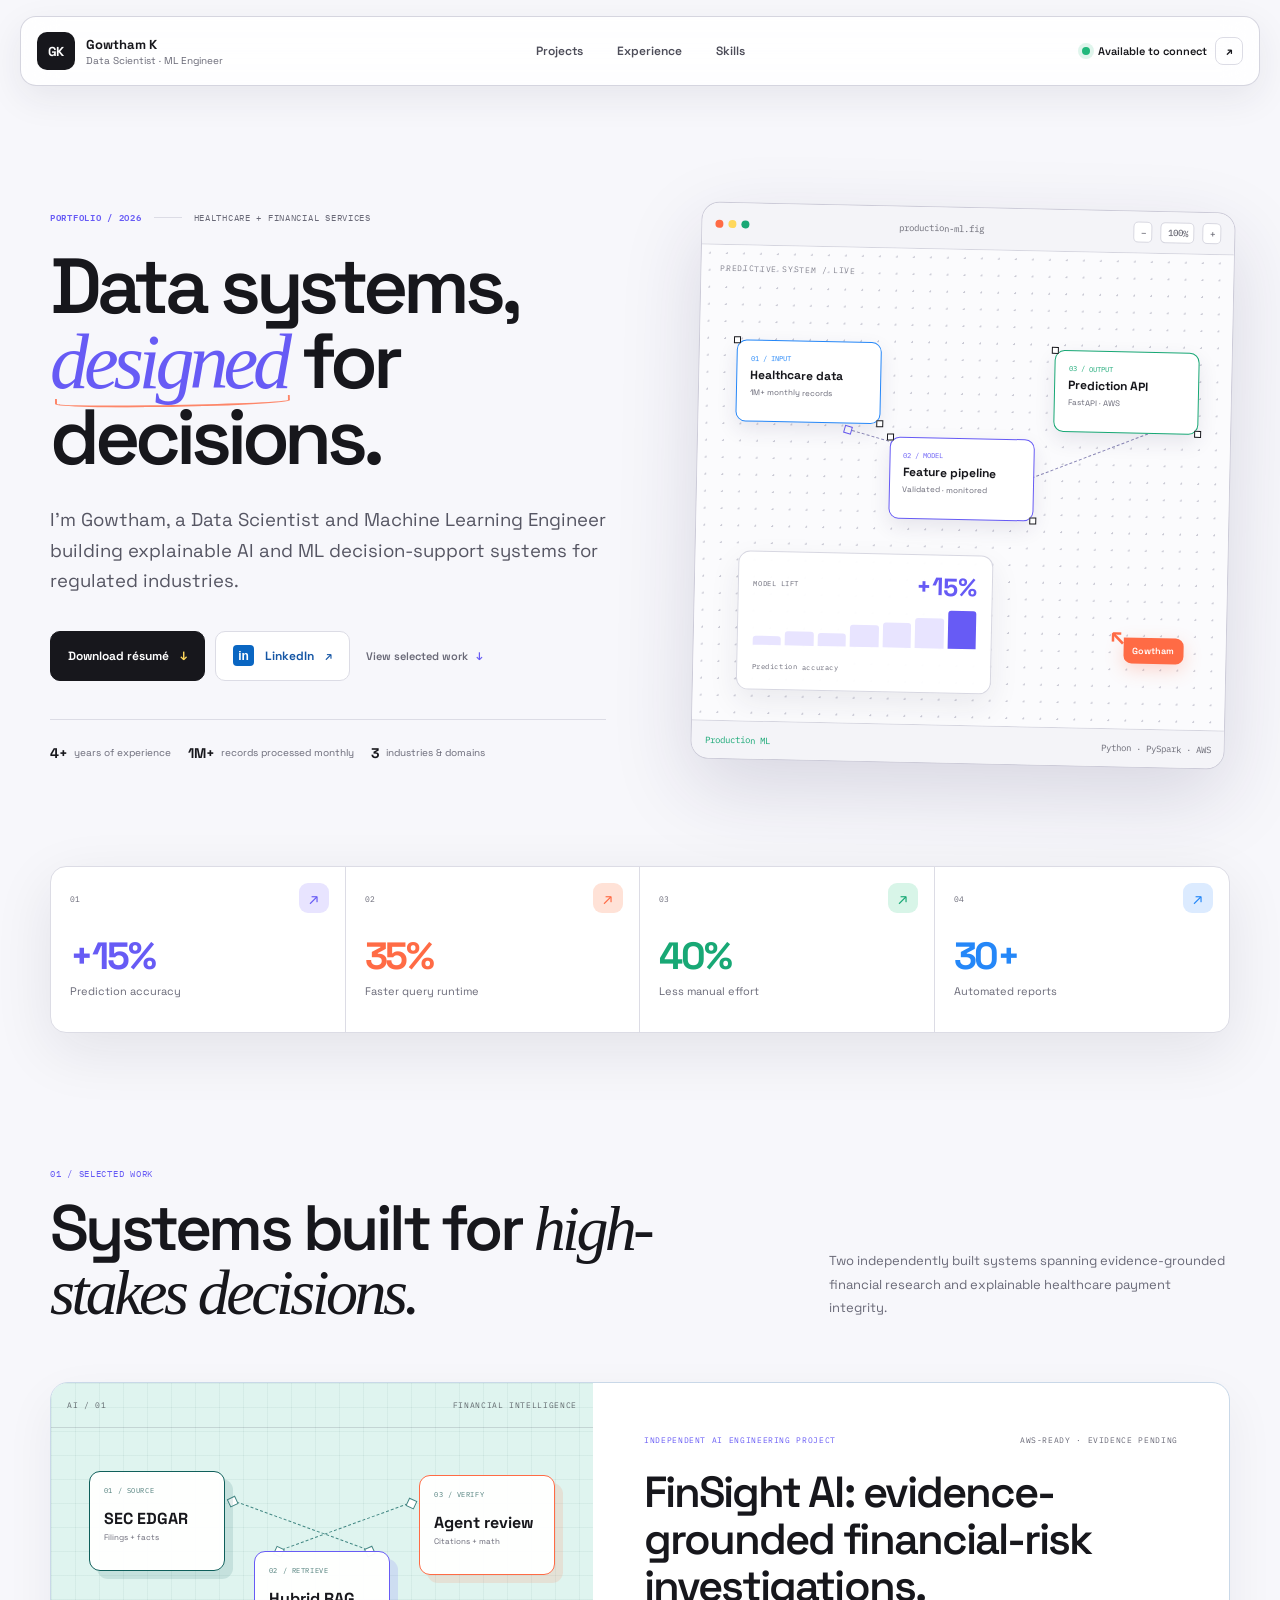
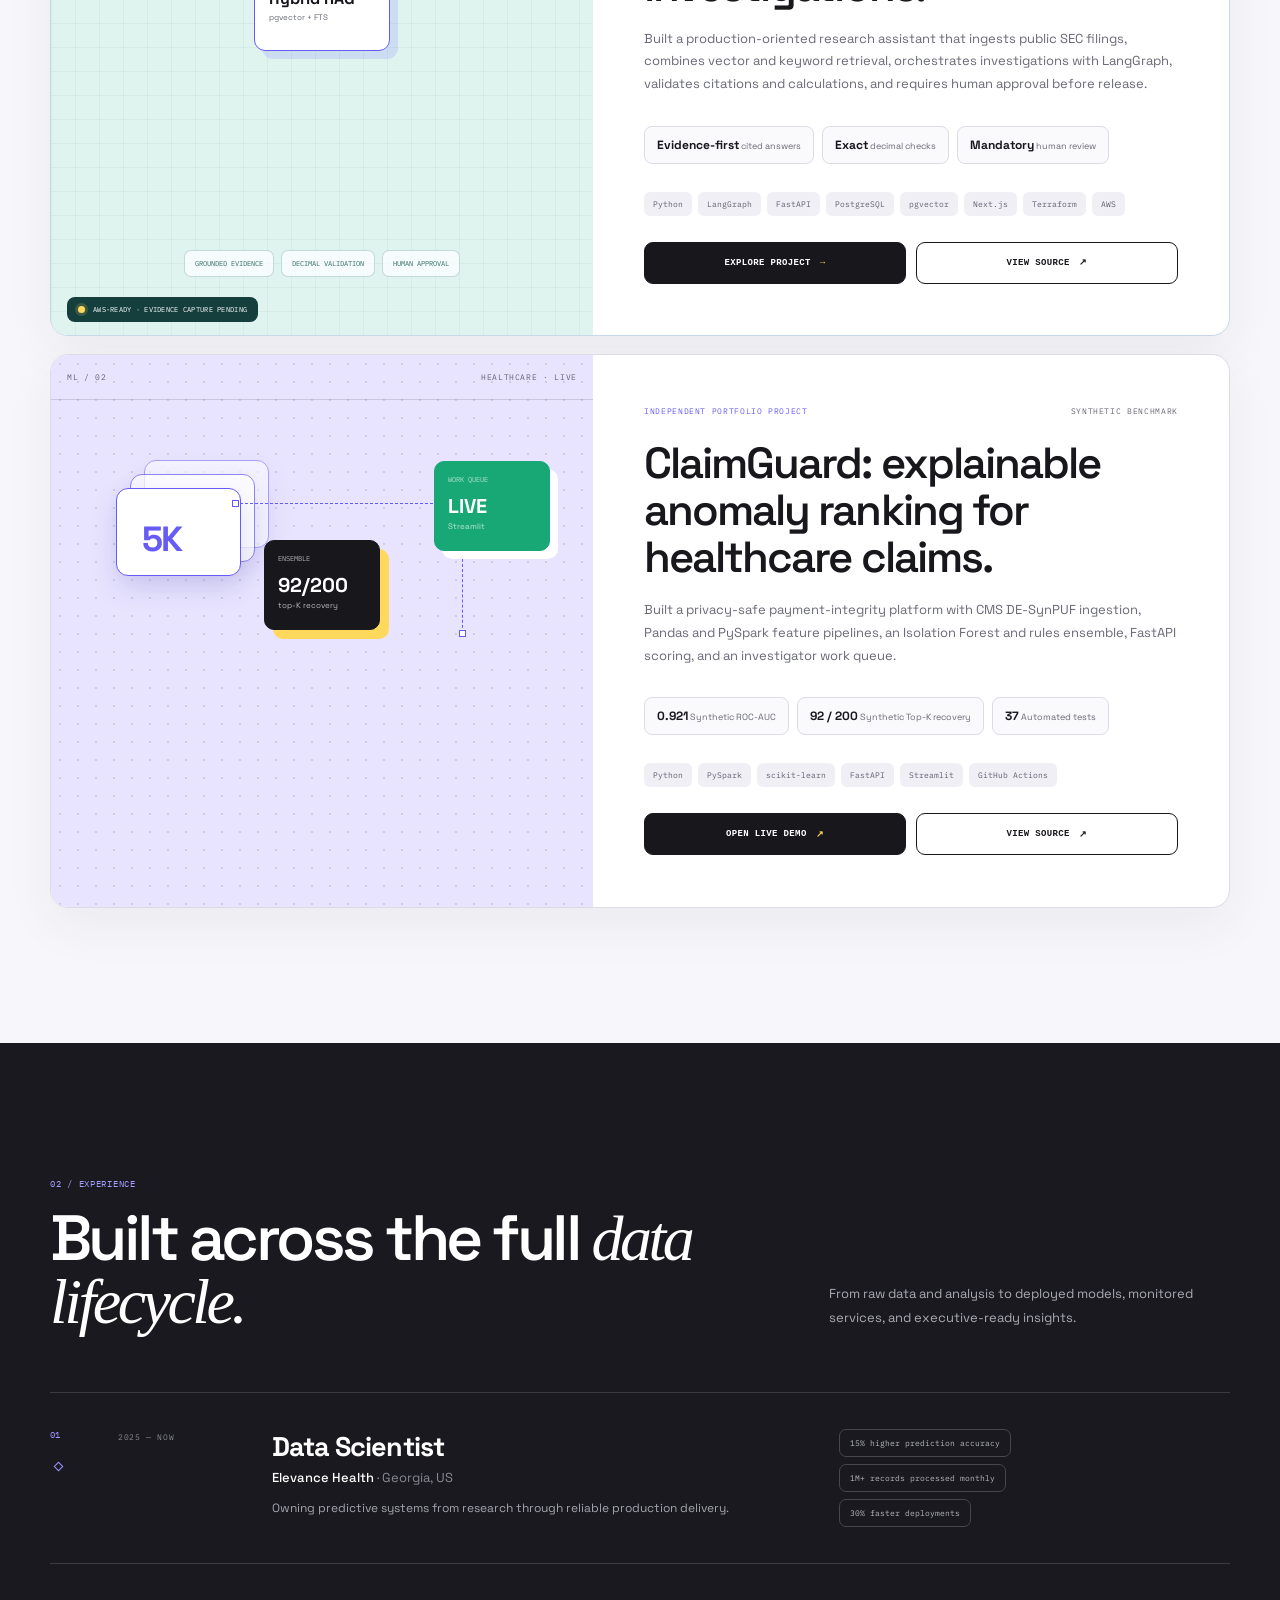
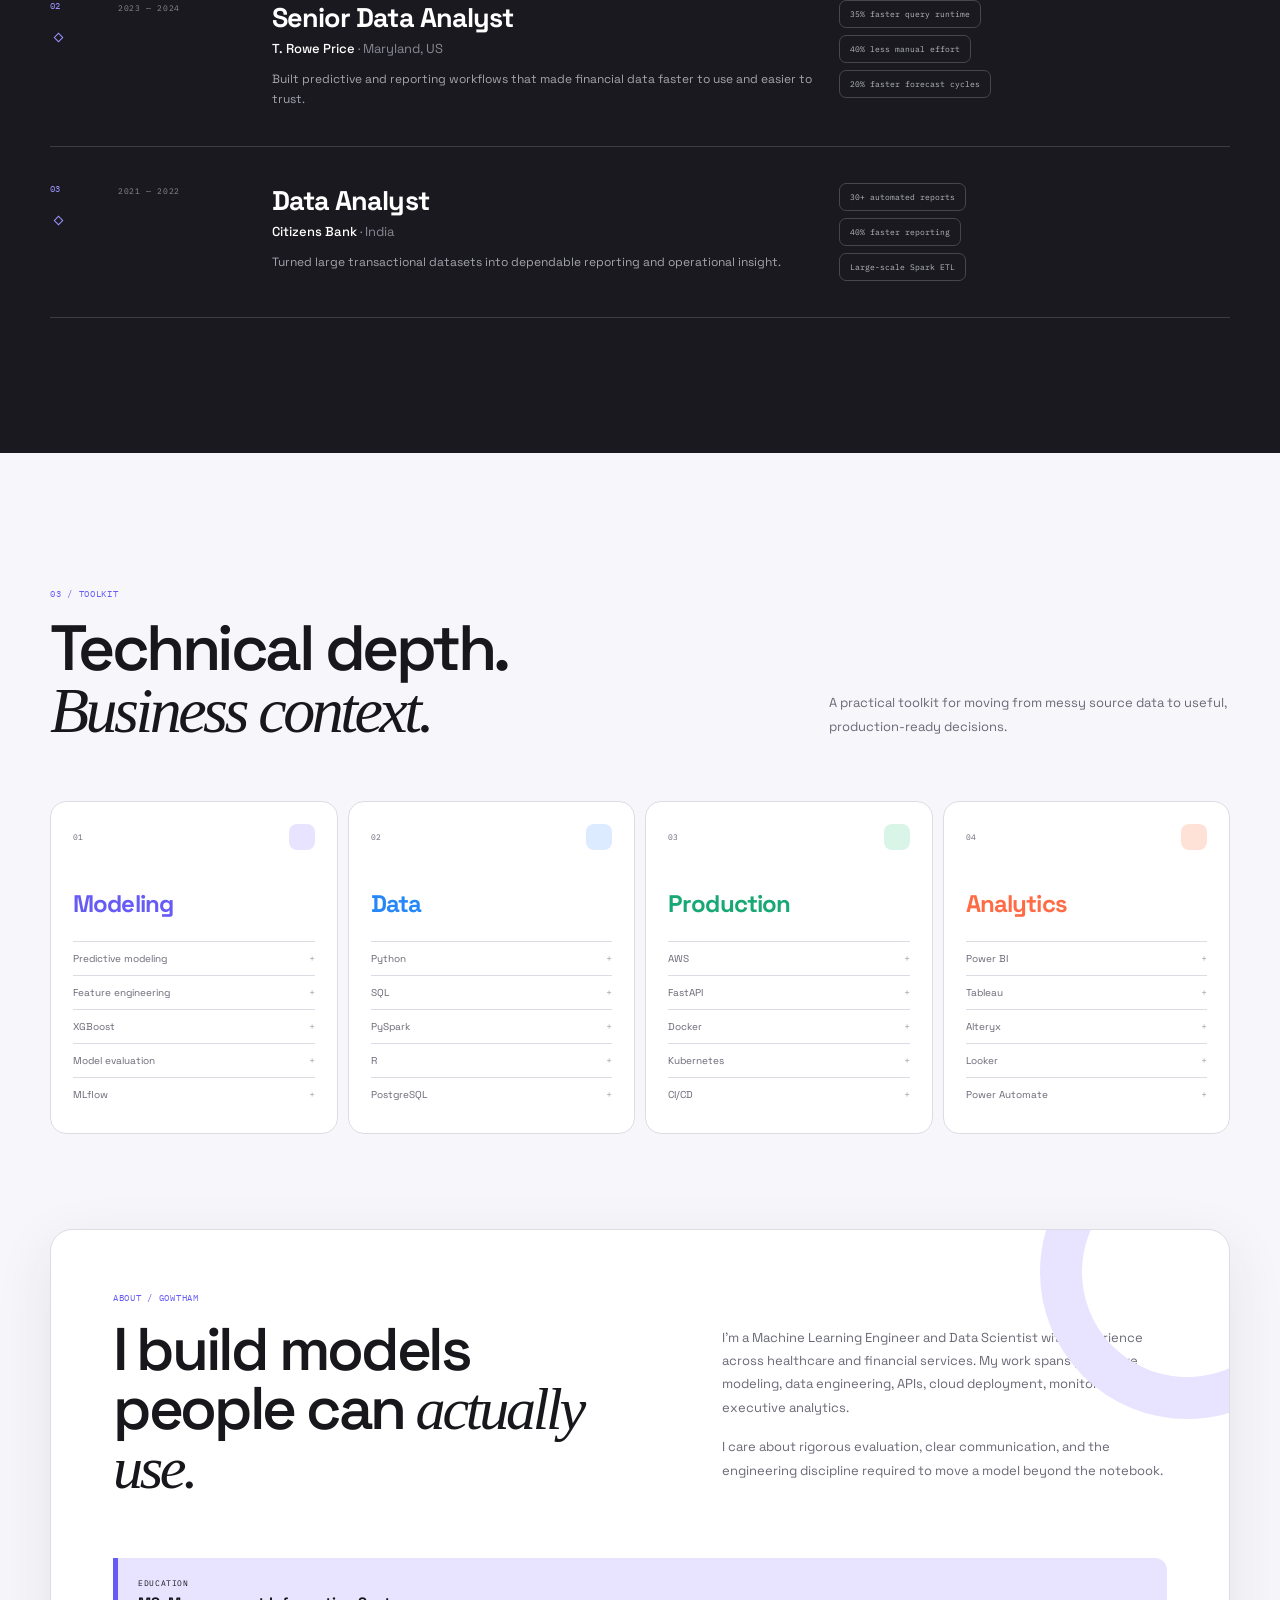
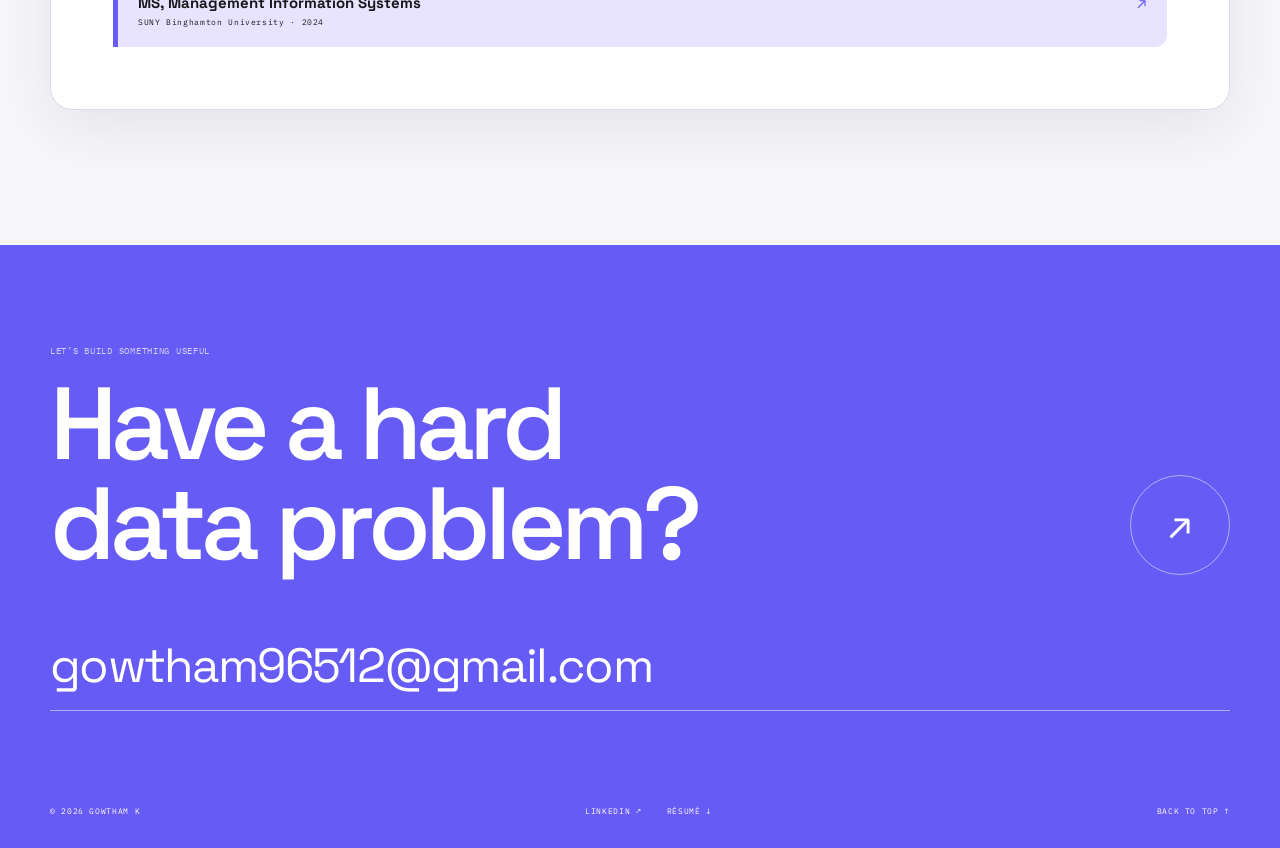
==== commit 492613ec: "Prioritize FinSight in selected work" ====
--- a/index.html
+++ b/index.html
@@ -68,32 +68,11 @@
   </section>
 
   <section class="section wrap" id="work">
-    <div class="section-heading"><div><p class="kicker">01 / SELECTED WORK</p><h2>Proof in the <em>outcomes.</em></h2></div><p>Selected production work and independently built systems. Client and patient data remain private; the methods, architecture, evaluation, and live demonstrations are presented clearly.</p></div>
+    <div class="section-heading"><div><p class="kicker">01 / SELECTED WORK</p><h2>Systems built for <em>high-stakes decisions.</em></h2></div><p>Two independently built systems spanning evidence-grounded financial research and explainable healthcare payment integrity.</p></div>
     <div class="project-grid">
-      <article class="project-card project-featured">
-        <div class="project-visual healthcare-visual" aria-hidden="true">
-          <div class="visual-bar"><span>ML / 01</span><span>HEALTHCARE · LIVE</span></div>
-          <div class="data-stack"><i></i><i></i><i></i><span>5K</span></div>
-          <div class="model-chip"><small>ENSEMBLE</small><b>92/200</b><span>top-K recovery</span></div>
-          <div class="connector"><i></i><i></i><i></i></div>
-          <div class="api-chip"><small>WORK QUEUE</small><b>LIVE</b><span>Streamlit</span></div>
-        </div>
-        <div class="project-copy">
-          <div class="project-meta"><span>INDEPENDENT PORTFOLIO PROJECT</span><span>SYNTHETIC BENCHMARK</span></div>
-          <h3>ClaimGuard: explainable anomaly ranking for healthcare claims.</h3>
-          <p>Built a privacy-safe payment-integrity platform with CMS DE-SynPUF ingestion, Pandas and PySpark feature pipelines, an Isolation Forest and rules ensemble, FastAPI scoring, and an investigator work queue.</p>
-          <div class="result-row"><span><b>0.921</b> Synthetic ROC-AUC</span><span><b>92 / 200</b> Synthetic Top-K recovery</span><span><b>37</b> Automated tests</span></div>
-          <div class="tech-row"><span>Python</span><span>PySpark</span><span>scikit-learn</span><span>FastAPI</span><span>Streamlit</span><span>GitHub Actions</span></div>
-          <div class="project-actions">
-            <a class="project-link primary" href="https://gowtham-claimguard.streamlit.app/" target="_blank" rel="noreferrer">Open live demo <span>↗</span></a>
-            <a class="project-link" href="https://github.com/GowthamKondabolu/claim-guard" target="_blank" rel="noreferrer">View source <span>↗</span></a>
-          </div>
-        </div>
-      </article>
-
       <article class="project-card project-featured finsight-card">
         <div class="project-visual finsight-visual" aria-hidden="true">
-          <div class="visual-bar"><span>AI / 02</span><span>FINANCIAL INTELLIGENCE</span></div>
+          <div class="visual-bar"><span>AI / 01</span><span>FINANCIAL INTELLIGENCE</span></div>
           <div class="finsight-flow">
             <div class="finsight-node source-node"><small>01 / SOURCE</small><b>SEC EDGAR</b><span>Filings + facts</span></div>
             <div class="finsight-path path-one"><i></i></div>
@@ -117,14 +96,25 @@
         </div>
       </article>
 
-      <article class="project-card">
-        <div class="project-visual finance-visual" aria-hidden="true"><div class="visual-bar"><span>DS / 03</span><span>FINANCIAL ANALYTICS</span></div><div class="donut"><b>35%</b><span>faster</span></div><div class="bar-field"><i></i><i></i><i></i><i></i><i></i><i></i></div></div>
-        <div class="project-copy compact-copy"><div class="project-meta"><span>DECISION SYSTEMS</span><span>CASE 03</span></div><h3>Analytics that kept pace with the business.</h3><p>Optimized data pipelines, automated reporting, and accelerated forecasting while strengthening model monitoring and data quality.</p><div class="tech-row"><span>SQL</span><span>Python</span><span>Power BI</span><span>Tableau</span><span>MLflow</span></div></div>
-      </article>
-
-      <article class="project-card">
-        <div class="project-visual banking-visual" aria-hidden="true"><div class="visual-bar"><span>DE / 04</span><span>BANKING DATA</span></div><div class="report-count"><b>30+</b><span>AUTOMATED<br>REPORTS</span></div><div class="report-table"><i></i><i></i><i></i><i></i></div></div>
-        <div class="project-copy compact-copy"><div class="project-meta"><span>DATA FOUNDATIONS</span><span>CASE 04</span></div><h3>Trusted reporting at transactional scale.</h3><p>Built large-scale ETL and automated reporting workflows that connected operational data to timely business decisions.</p><div class="tech-row"><span>SQL</span><span>Spark</span><span>Hadoop</span><span>Tableau</span><span>Python</span></div></div>
+      <article class="project-card project-featured">
+        <div class="project-visual healthcare-visual" aria-hidden="true">
+          <div class="visual-bar"><span>ML / 02</span><span>HEALTHCARE · LIVE</span></div>
+          <div class="data-stack"><i></i><i></i><i></i><span>5K</span></div>
+          <div class="model-chip"><small>ENSEMBLE</small><b>92/200</b><span>top-K recovery</span></div>
+          <div class="connector"><i></i><i></i><i></i></div>
+          <div class="api-chip"><small>WORK QUEUE</small><b>LIVE</b><span>Streamlit</span></div>
+        </div>
+        <div class="project-copy">
+          <div class="project-meta"><span>INDEPENDENT PORTFOLIO PROJECT</span><span>SYNTHETIC BENCHMARK</span></div>
+          <h3>ClaimGuard: explainable anomaly ranking for healthcare claims.</h3>
+          <p>Built a privacy-safe payment-integrity platform with CMS DE-SynPUF ingestion, Pandas and PySpark feature pipelines, an Isolation Forest and rules ensemble, FastAPI scoring, and an investigator work queue.</p>
+          <div class="result-row"><span><b>0.921</b> Synthetic ROC-AUC</span><span><b>92 / 200</b> Synthetic Top-K recovery</span><span><b>37</b> Automated tests</span></div>
+          <div class="tech-row"><span>Python</span><span>PySpark</span><span>scikit-learn</span><span>FastAPI</span><span>Streamlit</span><span>GitHub Actions</span></div>
+          <div class="project-actions">
+            <a class="project-link primary" href="https://gowtham-claimguard.streamlit.app/" target="_blank" rel="noreferrer">Open live demo <span>↗</span></a>
+            <a class="project-link" href="https://github.com/GowthamKondabolu/claim-guard" target="_blank" rel="noreferrer">View source <span>↗</span></a>
+          </div>
+        </div>
       </article>
     </div>
   </section>
--- a/styles.css
+++ b/styles.css
@@ -176,16 +176,6 @@
 .project-link:hover { transform: translateY(-2px); box-shadow: 0 9px 20px rgba(29, 27, 52, .12); }
 .project-link.primary { background: var(--ink); color: white; }
 .project-link.primary span { color: var(--yellow); }
-.finance-visual { background-color: var(--orange-soft); }
-.donut { width: 150px; height: 150px; position: absolute; left: 9%; top: 92px; display: flex; align-items: center; justify-content: center; flex-direction: column; border: 25px solid rgba(255, 107, 69, .24); border-right-color: var(--orange); border-top-color: var(--orange); border-radius: 50%; transform: rotate(-25deg); }
-.donut b, .donut span { transform: rotate(25deg); }.donut b { font-size: 30px; }.donut span { color: var(--muted); font-size: 8px; }
-.bar-field { height: 170px; position: absolute; right: 8%; bottom: 30px; display: flex; align-items: flex-end; gap: 8px; }
-.bar-field i { width: 18px; border-radius: 5px 5px 0 0; background: rgba(255, 107, 69, .33); }.bar-field i:nth-child(1) { height: 22%; }.bar-field i:nth-child(2) { height: 35%; }.bar-field i:nth-child(3) { height: 52%; }.bar-field i:nth-child(4) { height: 68%; }.bar-field i:nth-child(5) { height: 81%; }.bar-field i:nth-child(6) { height: 100%; background: var(--orange); }
-.banking-visual { background-color: var(--blue-soft); }
-.report-count { position: absolute; top: 95px; left: 10%; display: flex; align-items: center; gap: 13px; }.report-count b { color: var(--blue); font-size: 55px; letter-spacing: -.06em; }.report-count span { font: 8px/1.5 var(--font-mono), monospace; }
-.report-table { width: 45%; height: 132px; position: absolute; right: 8%; bottom: 31px; display: grid; grid-template-rows: repeat(4, 1fr); border: 1px solid var(--blue); border-radius: 10px; background: white; overflow: hidden; box-shadow: 9px 9px 0 rgba(37, 135, 248, .18); }.report-table i { border-bottom: 1px solid #cbdcf1; background: linear-gradient(90deg, #88bffc 21%, transparent 21% 25%, #d8e8fa 25% 58%, transparent 58% 62%, #d8e8fa 62% 85%, transparent 85%); }.report-table i:last-child { border: 0; }
-.compact-copy { padding: 32px; }.compact-copy h3 { margin-top: 20px; font-size: clamp(27px, 2.7vw, 37px); }.compact-copy .tech-row { margin-top: 25px; }
-
 .finsight-card { border-color: #c9d8e8; }
 .finsight-visual { background-color: #dff4ef; background-image: linear-gradient(rgba(12, 75, 72, .05) 1px, transparent 1px), linear-gradient(90deg, rgba(12, 75, 72, .05) 1px, transparent 1px); background-size: 24px 24px; }
 .finsight-flow { position: absolute; inset: 88px 7% 108px; }
@@ -314,7 +304,7 @@
   .canvas-card { width: 100%; }.canvas-body { height: 420px; }.flow-node { width: 125px; }.data-node { left: 5%; }.model-node { left: 33%; top: 175px; }.api-node { right: 4%; }.line-one { left: 27%; }.performance-card { width: 54%; left: 5%; }.cursor-tag { right: 6%; }
   .impact-strip { grid-template-columns: 1fr 1fr; }.impact-card { min-height: 142px; padding: 16px; }.impact-card b { margin-top: 22px; font-size: 31px; }.impact-card p { font-size: 10px; }
   .section, .experience-section { padding: 90px 0; }.section-heading { grid-template-columns: 1fr; gap: 22px; margin-bottom: 40px; }.section-heading h2, .about-card h2 { font-size: 43px; }.section-heading > p { max-width: 540px; }
-  .project-grid { grid-template-columns: 1fr; }.project-featured { grid-column: auto; }.project-visual, .project-featured .project-visual { min-height: 335px; }.data-stack { left: 6%; top: 90px; transform: scale(.85); transform-origin: left top; }.model-chip { top: 165px; }.api-chip { right: 5%; top: 82px; }.connector { top: 133px; }.project-copy { padding: 28px; }.project-copy h3 { font-size: 32px; }.compact-copy h3 { font-size: 29px; }.finance-visual, .banking-visual { min-height: 290px; }.donut { width: 125px; height: 125px; left: 7%; top: 88px; border-width: 21px; }.bar-field { height: 140px; }.report-count { top: 86px; }.report-count b { font-size: 45px; }.report-table { height: 110px; }
+  .project-grid { grid-template-columns: 1fr; }.project-featured { grid-column: auto; }.project-visual, .project-featured .project-visual { min-height: 335px; }.data-stack { left: 6%; top: 90px; transform: scale(.85); transform-origin: left top; }.model-chip { top: 165px; }.api-chip { right: 5%; top: 82px; }.connector { top: 133px; }.project-copy { padding: 28px; }.project-copy h3 { font-size: 32px; }
   .finsight-flow { inset: 76px 5% 105px; }.finsight-node { width: 110px; min-height: 90px; padding: 11px; }.finsight-node b { font-size: 13px; }.retrieval-node { top: 68px; }.finsight-controls { left: 4%; right: 4%; bottom: 50px; }.finsight-controls span { padding: 7px; font-size: 6px; }
   .case-hero { padding: 70px 0 60px; gap: 52px; }.case-hero h1 { font-size: clamp(50px, 14vw, 72px); }.case-status-note { flex-direction: column; }.case-system { width: 100%; min-height: 510px; }
   .case-section { padding: 85px 0; }.case-grid { grid-template-columns: 1fr; }.case-grid .case-card:last-child { grid-column: auto; }.case-card { min-height: auto; }
@@ -327,7 +317,7 @@
 }
 
 @media (max-width: 430px) {
-  .button { width: 100%; }.canvas-body { height: 390px; }.flow-node { width: 112px; padding: 10px; }.flow-node strong { font-size: 10px; }.model-node { left: 31%; }.performance-card { width: 58%; }.cursor-tag { bottom: 48px; }.impact-card > i { width: 25px; height: 25px; }.impact-card p { max-width: 90px; }.project-featured .project-visual { min-height: 310px; }.model-chip { left: 53%; transform: translateX(-50%) scale(.85); }.api-chip { transform: scale(.82); transform-origin: right top; }.connector { right: 18%; }.report-table { width: 39%; }.footer-title h2 { font-size: 48px; }
+  .button { width: 100%; }.canvas-body { height: 390px; }.flow-node { width: 112px; }.flow-node strong { font-size: 10px; }.model-node { left: 31%; }.performance-card { width: 58%; }.cursor-tag { bottom: 48px; }.impact-card > i { width: 25px; height: 25px; }.impact-card p { max-width: 90px; }.project-featured .project-visual { min-height: 310px; }.model-chip { left: 53%; transform: translateX(-50%) scale(.85); }.api-chip { transform: scale(.82); transform-origin: right top; }.connector { right: 18%; }.footer-title h2 { font-size: 48px; }
 }
 
 @media (prefers-reduced-motion: reduce) {
